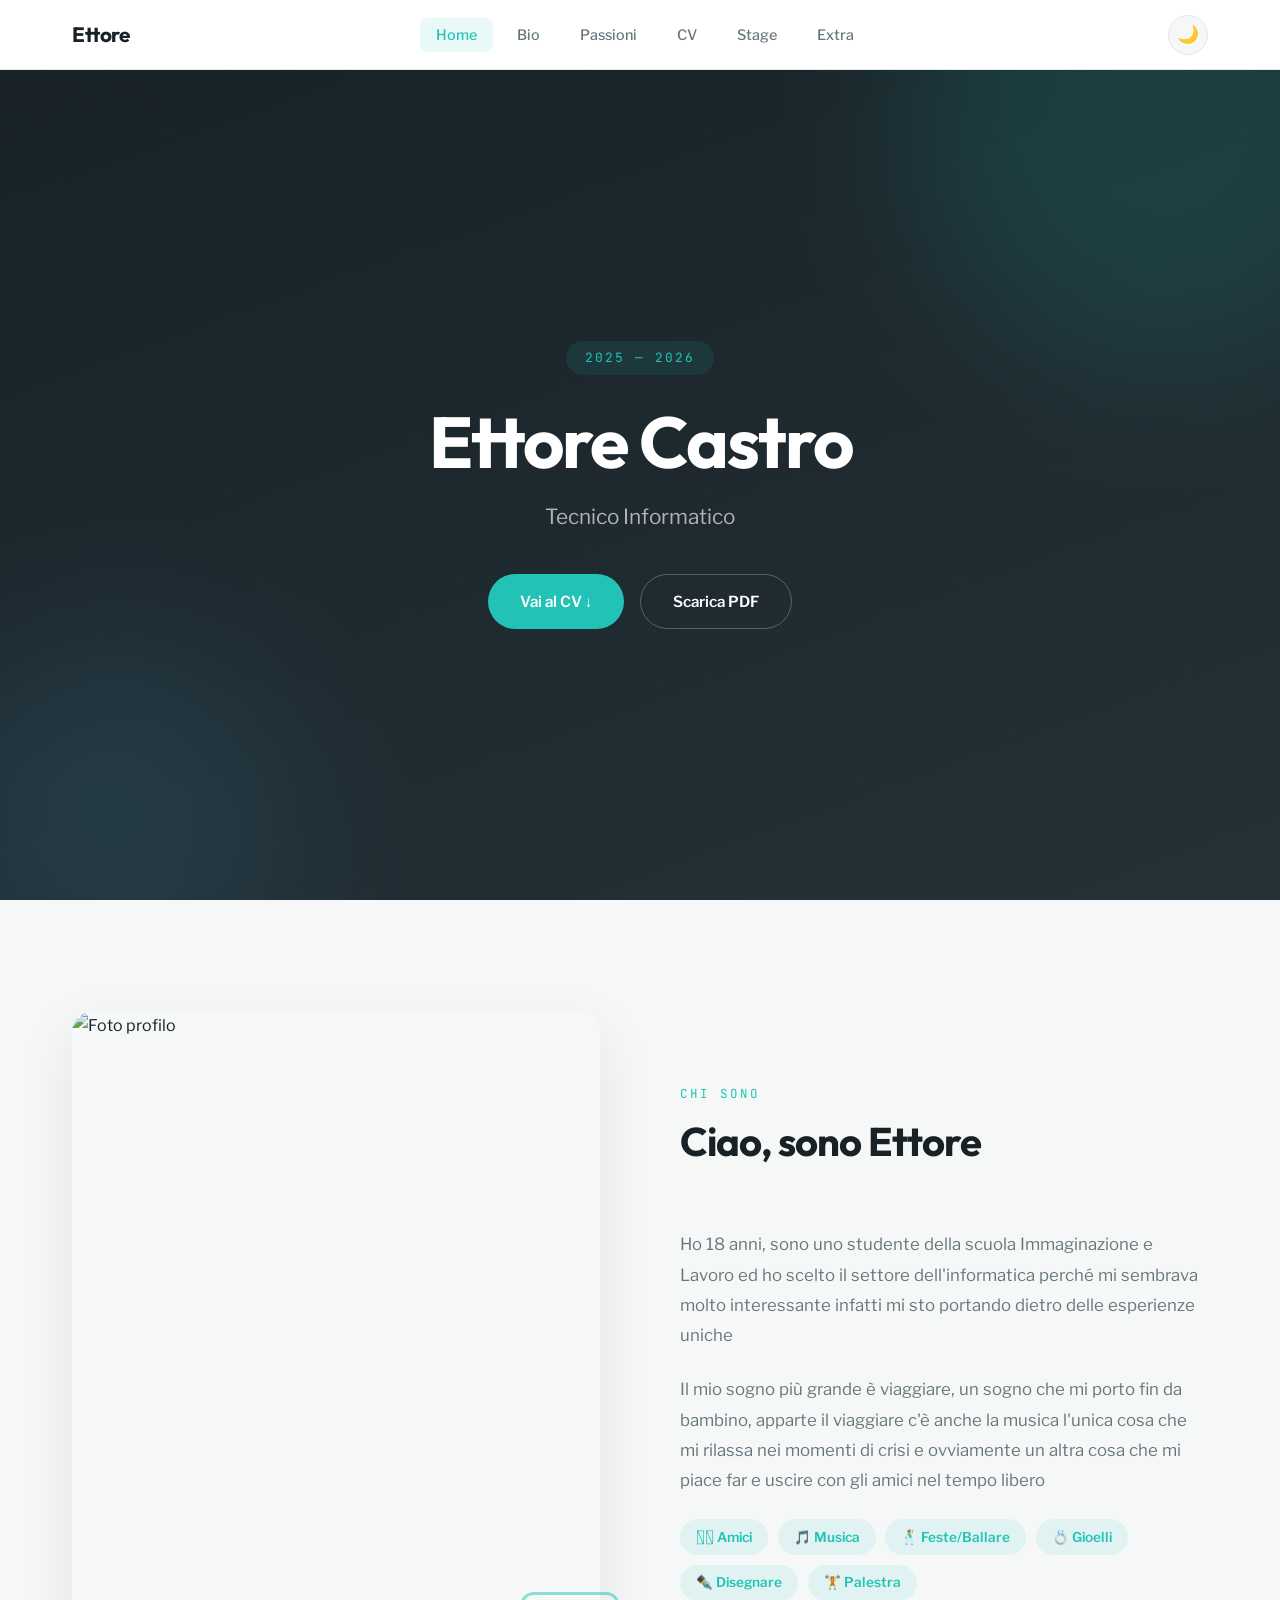
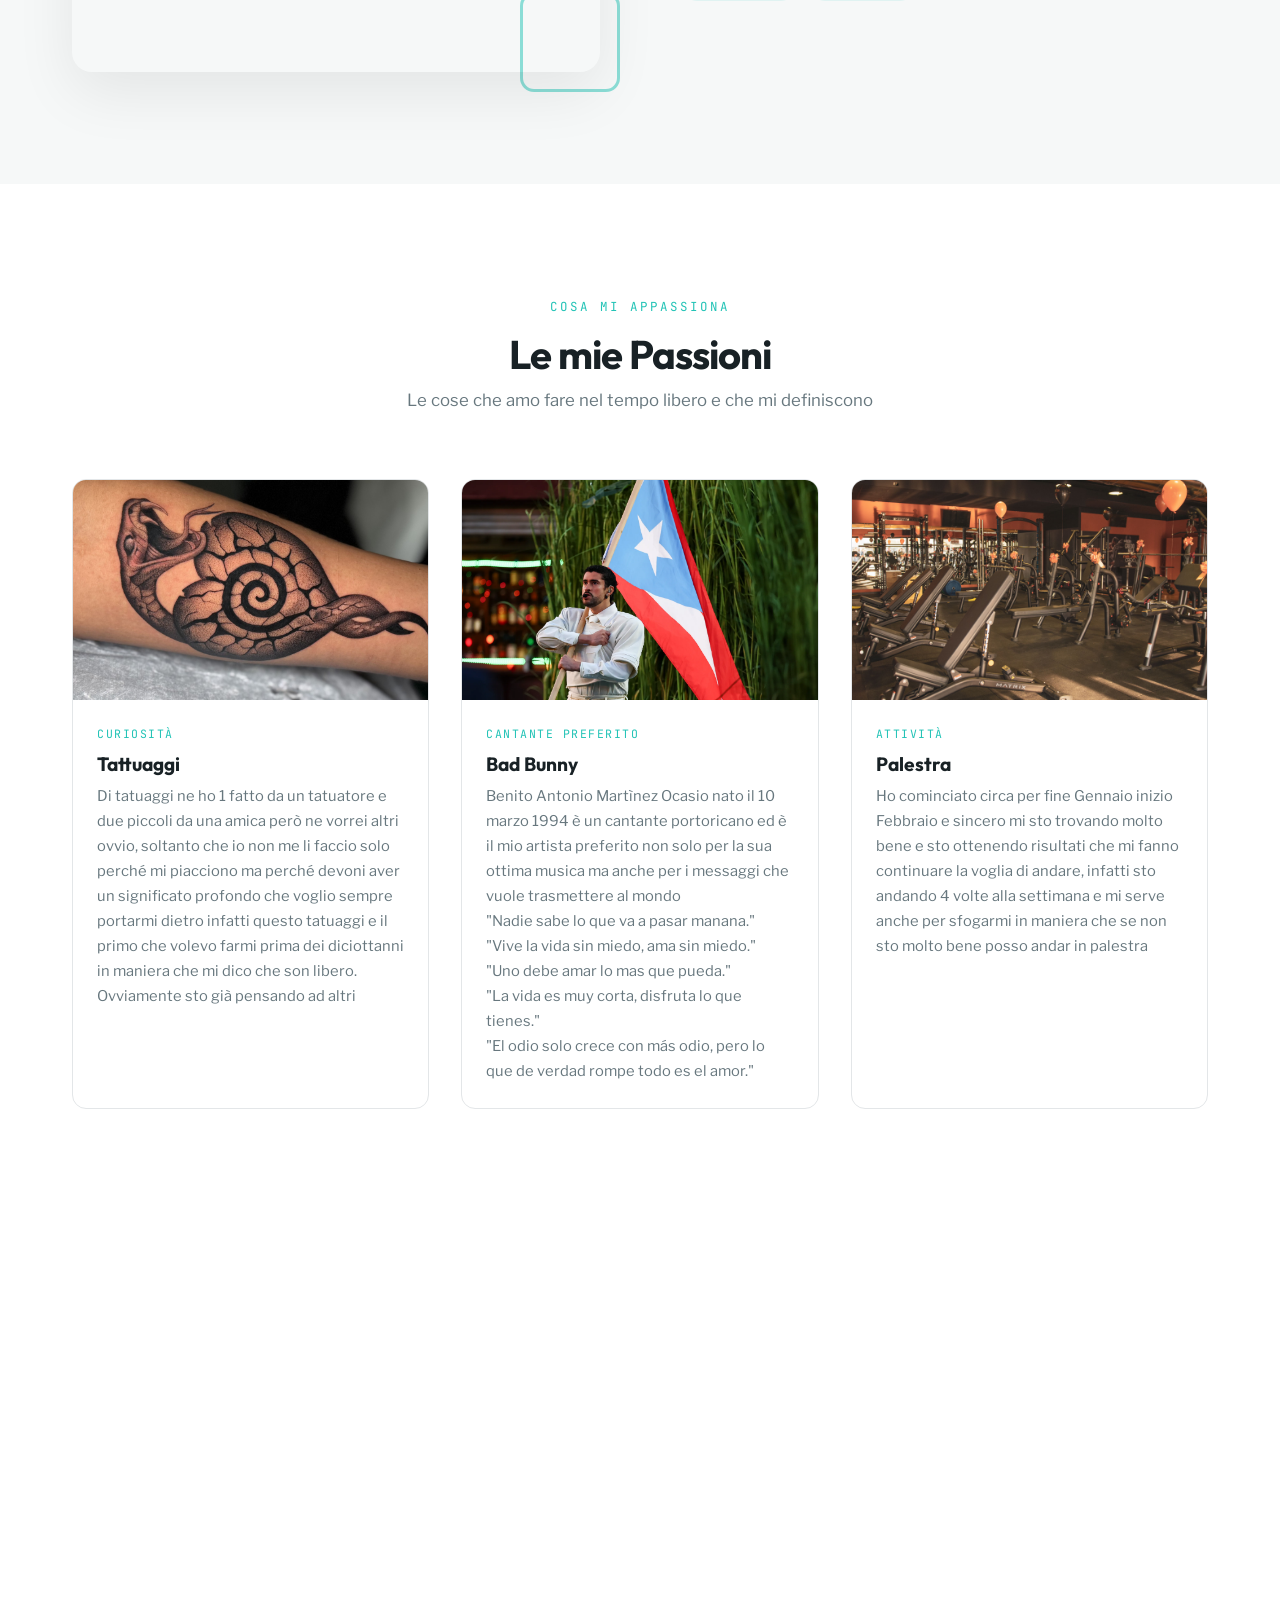
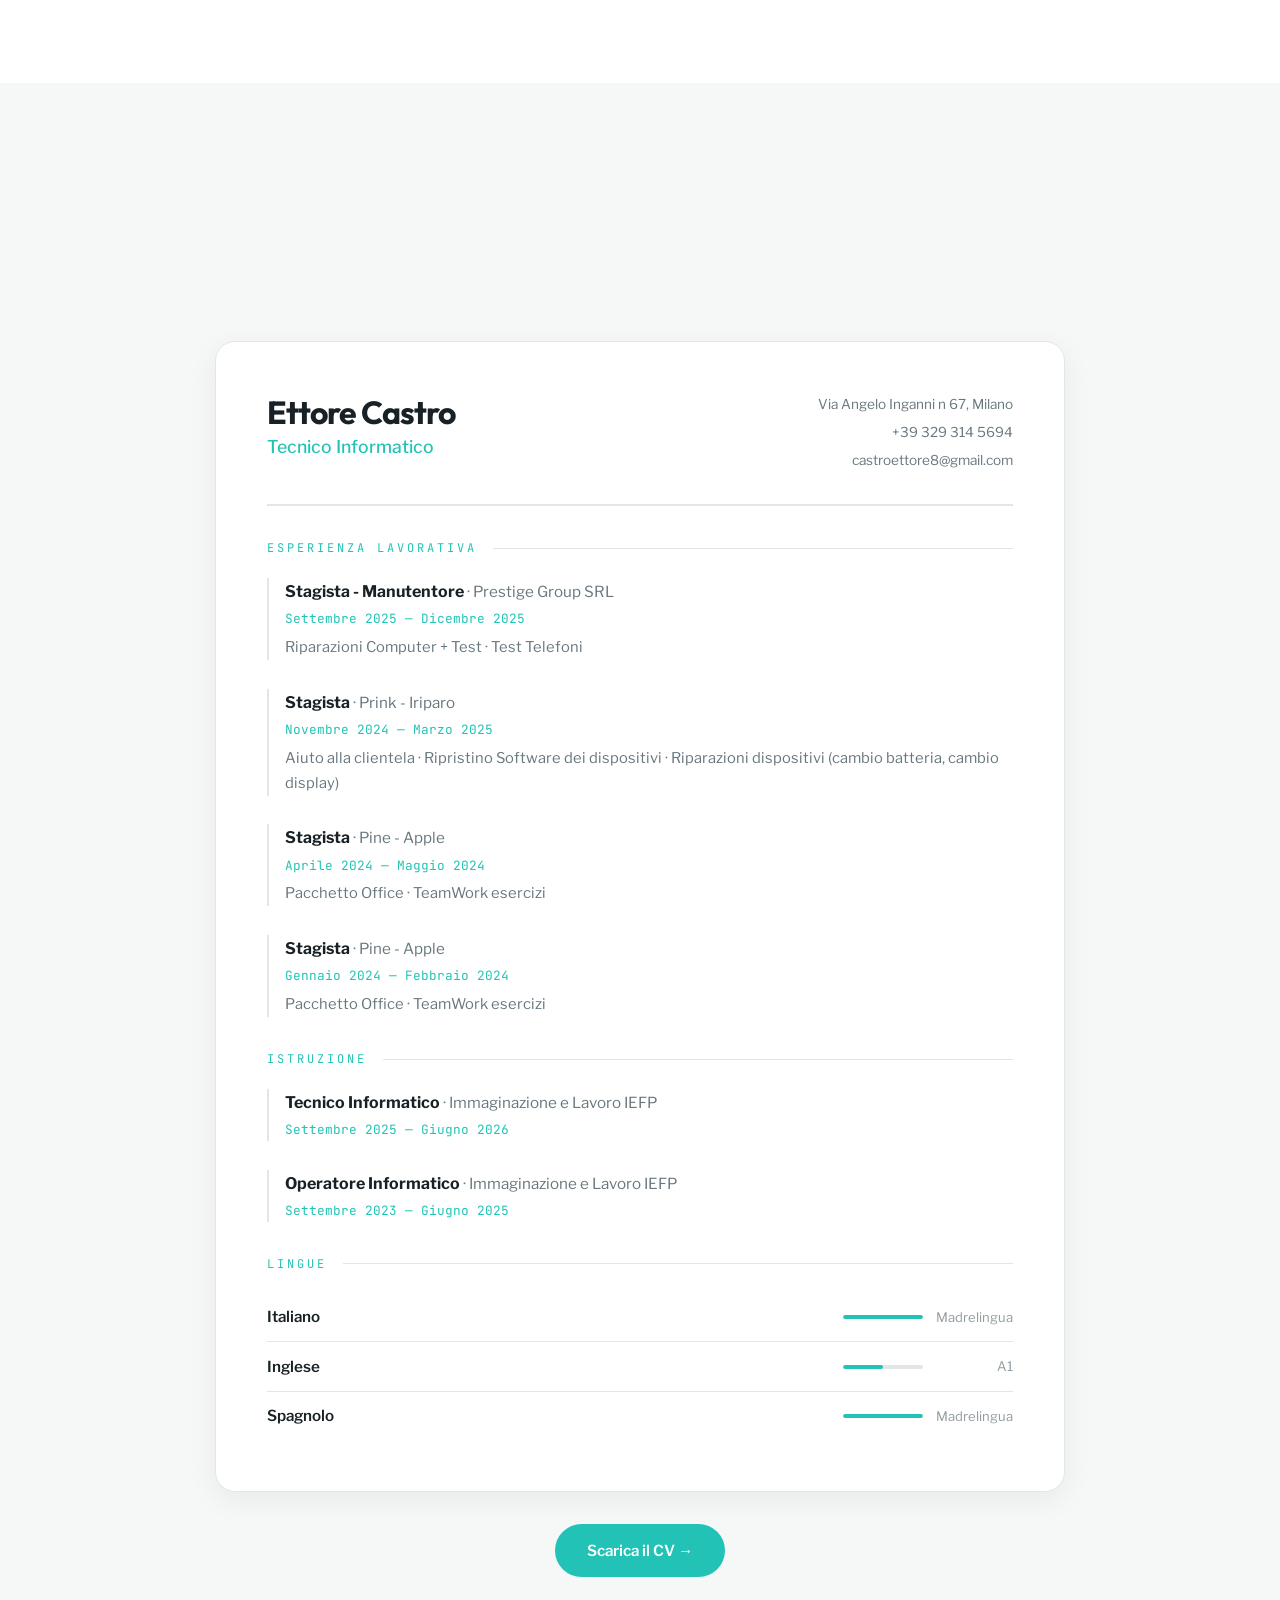
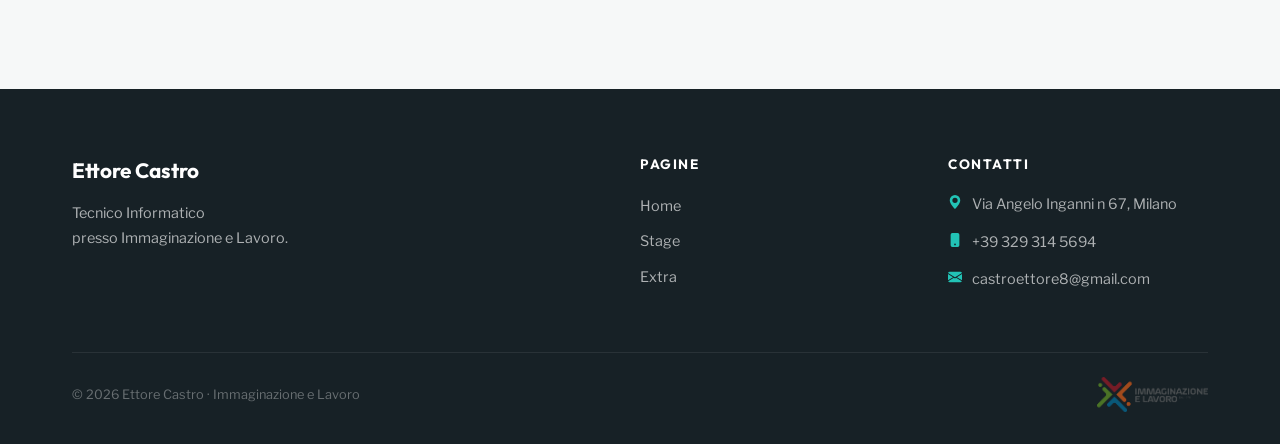
==== index.html @ da2fcba3 "a" ====
<!DOCTYPE html>
<html lang="it" data-theme="ocean">
<!--
    PERSONALIZZAZIONE RAPIDA:
    
    1. TEMA: cambia data-theme="default" qui sopra con:
       ocean, sunset, forest, lavender, mono
    
    2. DARK MODE: il bottone 🌙 in alto a destra
    
    3. FONT: cambia i link Google Fonts qui sotto
    
    4. CONTENUTI: cerca i commenti "MODIFICA" nel codice
-->
<head>
    <meta charset="UTF-8">
    <meta name="viewport" content="width=device-width, initial-scale=1.0">
    <title>Ettore Castro — Portfolio</title>

    <!-- MODIFICA: Cambia i font qui se vuoi -->
    <link rel="preconnect" href="https://fonts.googleapis.com">
    <link rel="preconnect" href="https://fonts.gstatic.com" crossorigin>
    <link href="https://fonts.googleapis.com/css2?family=Outfit:wght@400;500;600;700&family=Libre+Franklin:wght@400;500;600;700&family=JetBrains+Mono:wght@400;500&display=swap" rel="stylesheet">

    <link rel="stylesheet" href="./style.css">
</head>
<body>

    <!-- ====== NAVBAR ====== -->
    <nav class="site-nav">
        <div class="nav-inner">
            <!-- MODIFICA: il tuo nome -->
            <a href="#" class="nav-brand">Ettore</a>

            <button class="nav-burger" id="navBurger" aria-label="Apri menu">
                <span></span><span></span><span></span>
            </button>

            <ul class="nav-links" id="navLinks">
                <li><a href="#" class="active">Home</a></li>
                <li><a href="#bio">Bio</a></li>
                <li><a href="#passioni">Passioni</a></li>
                <li><a href="#cv">CV</a></li>
                <li><a href="./stage.html">Stage</a></li>
                <li><a href="./extra.html">Extra</a></li>
            </ul>

            <button class="theme-toggle" id="themeToggle" aria-label="Cambia tema">🌙</button>
        </div>
    </nav>

    <!-- ====== HERO ====== -->
    <section class="hero">
        <div class="hero-pattern"></div>
        <div class="hero-blob hero-blob-1"></div>
        <div class="hero-blob hero-blob-2"></div>

        <div class="hero-content">
            <!-- MODIFICA: il tuo badge, nome e descrizione -->
            <span class="hero-label reveal">2025 — 2026</span>
            <h1 class="reveal reveal-delay-1">Ettore Castro</h1>
            <p class="hero-sub reveal reveal-delay-2">Tecnico Informatico</p>
            <div class="hero-cta reveal reveal-delay-3">
                <a href="#cv" class="btn-primary-custom">Vai al CV ↓</a>
                <a href="./doc/Cv.pdf" target="_blank" class="btn-outline-custom">Scarica PDF</a>
            </div>
        </div>
    </section>

    <!-- ====== BIO ====== -->
    <section class="section" id="bio">
        <div class="section-container">
            <div class="bio-grid">
                <div class="bio-image reveal-left">
                    <div class="bio-image-frame">
                        <!-- MODIFICA: sostituisci con la tua foto (./img/foto.jpg) -->
                        <img src="https://placehold.co/500x625/1a1a2e/e94560?text=La+tua+foto" alt="Foto profilo">
                    </div>
                </div>
                <div class="bio-text-area reveal-right">
                    <div class="section-header">
                        <span class="section-label">Chi sono</span>
                        <h2 class="section-title">Ciao, sono Ettore</h2>
                    </div>
                    <!-- MODIFICA: scrivi la tua bio -->
                    <p>
                        Ho 18 anni, sono uno studente della scuola Immaginazione e Lavoro
                        ed ho scelto il settore dell'informatica perché mi sembrava molto interessante
                        infatti mi sto portando dietro delle esperienze uniche
                        
                    </p>
                    <p>
                        Il mio sogno più grande è viaggiare, un sogno che mi porto fin da bambino,
                        apparte il viaggiare c'è anche la musica l'unica cosa che mi rilassa nei momenti 
                        di crisi e ovviamente un altra cosa che mi piace far e uscire con gli amici
                        nel tempo libero
                    </p>
                    <!-- MODIFICA: le tue "etichette" -->
                    <div class="bio-pills">
                        <span class="bio-pill">𖠋𖠋 Amici</span>
                        <span class="bio-pill">🎵 Musica</span>
                        <span class="bio-pill">🕺 Feste/Ballare</span>
                        <span class="bio-pill">💍 Gioelli</span>
                        <span class="bio-pill">✒️ Disegnare</span>
                        <span class="bio-pill">🏋️ Palestra</span>
                    </div>
                </div>
            </div>
        </div>
    </section>

    <!-- ====== PASSIONI ====== -->
    <section class="section section-alt" id="passioni">
        <div class="section-container">
            <div class="section-header center reveal">
                <span class="section-label">Cosa mi appassiona</span>
                <h2 class="section-title">Le mie Passioni</h2>
                <p class="section-desc">Le cose che amo fare nel tempo libero e che mi definiscono</p>
            </div>

            <div class="passions-grid">

                <!-- MODIFICA: Card 1 — cambia immagine, categoria, titolo e testo -->
                <div class="passion-card reveal reveal-delay-1">
                    <div class="passion-card-img">
                        <img src="./img/Tatoo.JPG" alt="Lego">
                    </div>
                    <div class="passion-card-body">
                        <span class="passion-card-tag">Curiosità</span>
                        <h3>Tattuaggi</h3>
                        <p>Di tatuaggi ne ho 1 fatto da un tatuatore e due piccoli da una amica però ne vorrei altri
                            ovvio, soltanto che io non me li faccio solo perché mi piacciono ma perché devoni aver un significato
                            profondo che voglio sempre portarmi dietro infatti questo tatuaggi e il primo che volevo 
                            farmi prima dei diciottanni in maniera che mi dico che son libero.
                            Ovviamente sto già pensando ad altri
                        </p>
                    </div>
                </div>

                <!-- MODIFICA: Card 2 -->
                <div class="passion-card reveal reveal-delay-2">
                    <div class="passion-card-img">
                        <img src="./img/Bad Bunny.webp" alt="Passione 2">
                    </div>
                    <div class="passion-card-body">
                        <span class="passion-card-tag">Cantante Preferito</span>
                        <h3>Bad Bunny</h3>
                        <p>Benito Antonio Martìnez Ocasio nato il 10 marzo 1994 è un cantante portoricano
                            ed è il mio artista preferito non solo per la sua ottima musica ma anche per 
                            i messaggi che vuole trasmettere al mondo <br>
                            "Nadie sabe lo que va a pasar manana." <br>
                            "Vive la vida sin miedo, ama sin miedo." <br>
                            "Uno debe amar lo mas que pueda." <br>
                            "La vida es muy corta, disfruta lo que tienes." <br>
                            "El odio solo crece con más odio, pero lo que de verdad rompe todo es el amor."
                        </p>
                    </div>
                </div>

                <!-- MODIFICA: Card 3 -->
                <div class="passion-card reveal reveal-delay-3">
                    <div class="passion-card-img">
                        <img src="./img/FitActive Buccinasco.jpg" alt="Passione 3">
                    </div>
                    <div class="passion-card-body">
                        <span class="passion-card-tag">Attività</span>
                        <h3>Palestra</h3>
                        <p>Ho cominciato circa per fine Gennaio inizio Febbraio e sincero mi sto trovando
                            molto bene e sto ottenendo risultati che mi fanno continuare la voglia di andare,
                            infatti sto andando 4 volte alla settimana e mi serve anche per sfogarmi in maniera
                            che se non sto molto bene posso andar in palestra
                        </p>
                    </div>
                </div>

                 <div class="passion-card reveal reveal-delay-3">
                    <div class="passion-card-img">
                        <img src="./img/lobo.jpg" alt="Passione 3">
                    </div>
                    <div class="passion-card-body">
                        <span class="passion-card-tag">Animale Preferito</span>
                        <h3>Lupo</h3>
                        <p>IL lupo è il mio animale preferito perché mi vedo proprio nei suoi occhi so cosa vuol dire
                            guidare gli altri e so cosa vuol dire stare soli e anche pericoloso oppure docile 
                        </p>
                    </div>
                </div>

                 <div class="passion-card reveal reveal-delay-3">
                    <div class="passion-card-img">
                        <img src="" alt="Passione 3">
                    </div>
                    <div class="passion-card-body">
                        <span class="passion-card-tag">Accessori</span>
                        <h3>Anelli, Bracialetti e collane</h3>
                        <p>
                        </p>
                    </div>
                </div>

                 <div class="passion-card reveal reveal-delay-3">
                    <div class="passion-card-img">
                        <img src="" alt="Passione 3">
                    </div>
                    <div class="passion-card-body">
                        <span class="passion-card-tag">Home</span>
                        <h3>Amici</h3>
                        <p>
                        </p>
                    </div>
                </div>
                
            </div>
        </div>
    </section>

    <!-- ====== CV ====== -->
    <section class="section" id="cv">
        <div class="section-container">
            <div class="section-header center reveal">
                <span class="section-label">Il mio percorso</span>
                <h2 class="section-title">Curriculum Vitae</h2>
            </div>

            <div class="cv-paper reveal">
                <!-- MODIFICA: intestazione CV -->
                <div class="cv-header">
                    <div>
                        <h2 class="cv-name">Ettore Castro</h2>
                        <p class="cv-role">Tecnico Informatico</p>
                    </div>
                    <div class="cv-contact-mini">
                        <span>Via Angelo Inganni n 67, Milano</span>
                        <span>+39 329 314 5694</span>
                        <span>castroettore8@gmail.com</span>
                    </div>
                </div>

                <!-- Esperienza -->
                <div class="cv-section-title">Esperienza Lavorativa</div>

                <!-- MODIFICA: aggiungi le tue esperienze -->
                <div class="cv-entry">
                    <span class="cv-entry-title">Stagista - Manutentore</span>
                    <span class="cv-entry-place"> · Prestige Group SRL</span>
                    <span class="cv-entry-date">Settembre 2025 — Dicembre 2025</span>
                    <p class="cv-entry-desc">Riparazioni Computer + Test · Test Telefoni</p>
                </div>

                <div class="cv-entry">
                    <span class="cv-entry-title">Stagista</span>
                    <span class="cv-entry-place"> · Prink - Iriparo</span>
                    <span class="cv-entry-date">Novembre 2024 — Marzo 2025</span>
                    <p class="cv-entry-desc">Aiuto alla clientela · Ripristino Software dei dispositivi · Riparazioni dispositivi (cambio batteria, cambio display)</p>
                </div>

                <div class="cv-entry">
                    <span class="cv-entry-title">Stagista</span>
                    <span class="cv-entry-place"> · Pine - Apple</span>
                    <span class="cv-entry-date">Aprile 2024 — Maggio 2024</span>
                    <p class="cv-entry-desc"> Pacchetto Office · TeamWork esercizi </p>
                </div>

                <div class="cv-entry">
                    <span class="cv-entry-title">Stagista</span>
                    <span class="cv-entry-place"> · Pine - Apple</span>
                    <span class="cv-entry-date"> Gennaio 2024 — Febbraio 2024</span>
                    <p class="cv-entry-desc"> Pacchetto Office · TeamWork esercizi </p>
                </div>

                <!-- Istruzione -->
                <div class="cv-section-title">Istruzione</div>

                <div class="cv-entry">
                    <span class="cv-entry-title">Tecnico Informatico</span>
                    <span class="cv-entry-place"> · Immaginazione e Lavoro IEFP</span>
                    <span class="cv-entry-date">Settembre 2025 — Giugno 2026</span>
                </div>

                <div class="cv-entry">
                    <span class="cv-entry-title">Operatore Informatico</span>
                    <span class="cv-entry-place"> · Immaginazione e Lavoro IEFP</span>
                    <span class="cv-entry-date">Settembre 2023 — Giugno 2025</span>
                </div>

                <!-- <div class="cv-entry">
                    <span class="cv-entry-title">Qualifica altra scuola</span>
                    <span class="cv-entry-place"> · Nome altra scuola</span>
                    <span class="cv-entry-date">Settembre anno — Giugno anno</span>
                </div> -->

                <!-- Lingue -->
                <div class="cv-section-title">Lingue</div>

                <!-- MODIFICA: le tue lingue e livelli (width della barra: 100% = nativo, 80% = avanzato, 60% = intermedio, 40% = base) -->
                <div class="cv-lang">
                    <span class="cv-lang-name">Italiano</span>
                    <div class="cv-lang-level">
                        <div class="cv-lang-bar"><div class="cv-lang-bar-fill" style="width: 100%"></div></div>
                        <span class="cv-lang-label">Madrelingua</span>
                    </div>
                </div>
                <div class="cv-lang">
                    <span class="cv-lang-name">Inglese</span>
                    <div class="cv-lang-level">
                        <div class="cv-lang-bar"><div class="cv-lang-bar-fill" style="width: 50%"></div></div>
                        <span class="cv-lang-label">A1</span>
                    </div>
                </div>
                <div class="cv-lang">
                    <span class="cv-lang-name">Spagnolo</span>
                    <div class="cv-lang-level">
                        <div class="cv-lang-bar"><div class="cv-lang-bar-fill" style="width: 100%"></div></div>
                        <span class="cv-lang-label">Madrelingua</span>
                    </div>
                </div>
            </div>

            <div style="text-align: center; margin-top: 2rem;" class="reveal">
                <a href="./doc/Cv.pdf" target="_blank" class="btn-primary-custom">Scarica il CV →</a>
            </div>
        </div>
    </section>

    <!-- ====== FOOTER ====== -->
    <footer class="site-footer">
        <div class="section-container">
            <div class="footer-grid">
                <div>
                    <!-- MODIFICA: il tuo nome e descrizione -->
                    <p class="footer-brand">Ettore Castro</p>
                    <p class="footer-desc">
                        Tecnico Informatico <br>
                        presso Immaginazione e Lavoro.
                    </p>
                </div>
                <div>
                    <p class="footer-heading">Pagine</p>
                    <ul class="footer-links">
                        <li><a href="#">Home</a></li>
                        <li><a href="./pages/stage.html">Stage</a></li>
                        <li><a href="./pages/extra.html">Extra</a></li>
                    </ul>
                </div>
                <div>
                    <p class="footer-heading">Contatti</p>
                    <!-- MODIFICA: i tuoi contatti -->
                    <div class="footer-contact-item">
                        <svg xmlns="http://www.w3.org/2000/svg" width="14" height="14" fill="currentColor" viewBox="0 0 16 16"><path d="M8 16s6-5.686 6-10A6 6 0 0 0 2 6c0 4.314 6 10 6 10m0-7a3 3 0 1 1 0-6 3 3 0 0 1 0 6"/></svg>
                        <span>Via Angelo Inganni n 67, Milano</span>
                    </div>
                    <div class="footer-contact-item">
                        <svg xmlns="http://www.w3.org/2000/svg" width="14" height="14" fill="currentColor" viewBox="0 0 16 16"><path d="M3 2a2 2 0 0 1 2-2h6a2 2 0 0 1 2 2v12a2 2 0 0 1-2 2H5a2 2 0 0 1-2-2zm6 11a1 1 0 1 0-2 0 1 1 0 0 0 2 0"/></svg>
                        <span>+39 329 314 5694</span>
                    </div>
                    <div class="footer-contact-item">
                        <svg xmlns="http://www.w3.org/2000/svg" width="14" height="14" fill="currentColor" viewBox="0 0 16 16"><path d="M.05 3.555A2 2 0 0 1 2 2h12a2 2 0 0 1 1.95 1.555L8 8.414zM0 4.697v7.104l5.803-3.558zM6.761 8.83l-6.57 4.027A2 2 0 0 0 2 14h12a2 2 0 0 0 1.808-1.144l-6.57-4.027L8 9.586zm3.436-.586L16 11.801V4.697z"/></svg>
                        <span>castroettore8@gmail.com</span>
                    </div>
                </div>
            </div>
            <div class="footer-bottom">
                <span class="footer-copy">© 2026 Ettore Castro · Immaginazione e Lavoro</span>
                <img src="./img/Logo Scuola.webp" class="footer-logo" alt="Logo scuola">
            </div>
        </div>
    </footer>

    <script src="./script.js"></script>
</body>
</html>
---- style.css ----
/* ============================================================
   TEMPLATE SITO PERSONALE - QUARTA INFORMATICA
   ============================================================
   
   COME PERSONALIZZARE:
   
   1. SCEGLI UN TEMA
      Cambia data-theme="default" nel tag <html> di ogni pagina.
      Temi disponibili: default, ocean, sunset, forest, lavender, mono
   
   2. DARK MODE
      Il bottone in navbar attiva/disattiva la dark mode.
      Funziona automaticamente con tutti i temi.
   
   3. COLORI CUSTOM
      Se vuoi un colore tutto tuo, modifica le variabili in
      [data-theme="default"] qui sotto.
   
   4. FONT
      Cambia il link Google Fonts nell'HTML e aggiorna
      --font-display e --font-body qui sotto.
   
   5. ANIMAZIONI
      Ogni elemento con classe .reveal si anima allo scroll.
      Aggiungi .reveal-delay-1, .reveal-delay-2, ecc. per ritardi.
   
   ============================================================ */

/* === TEMI PRECONFIGURATI === */
/* Cambia data-theme="" nel tag <html> per switchare tema */

[data-theme="default"] {
    --hue: 240;
    --accent-h: 350;
    --accent-s: 80%;
    --accent-l: 55%;
}

[data-theme="ocean"] {
    --hue: 200;
    --accent-h: 175;
    --accent-s: 70%;
    --accent-l: 45%;
}

[data-theme="sunset"] {
    --hue: 25;
    --accent-h: 15;
    --accent-s: 85%;
    --accent-l: 55%;
}

[data-theme="forest"] {
    --hue: 150;
    --accent-h: 145;
    --accent-s: 55%;
    --accent-l: 40%;
}

[data-theme="lavender"] {
    --hue: 270;
    --accent-h: 280;
    --accent-s: 60%;
    --accent-l: 55%;
}

[data-theme="mono"] {
    --hue: 0;
    --accent-h: 0;
    --accent-s: 0%;
    --accent-l: 25%;
}

/* === SISTEMA COLORI (generato da variabili) === */
:root {
    /* Font */
    --font-display: 'Outfit', sans-serif;
    --font-body: 'Libre Franklin', sans-serif;
    --font-mono: 'JetBrains Mono', monospace;
    
    /* Sizing */
    --radius-sm: 8px;
    --radius-md: 14px;
    --radius-lg: 20px;
    --radius-full: 100px;
    
    /* Transitions */
    --ease-out: cubic-bezier(0.16, 1, 0.3, 1);
    --ease-spring: cubic-bezier(0.34, 1.56, 0.64, 1);
    --duration-fast: 0.2s;
    --duration-normal: 0.4s;
    --duration-slow: 0.7s;
    
    /* Navbar height */
    --nav-height: 70px;
}

/* Light mode (default) */
html:not([data-dark]) {
    --bg-primary: hsl(var(--hue), 15%, 97%);
    --bg-secondary: #ffffff;
    --bg-elevated: #ffffff;
    --bg-hero: hsl(var(--hue), 25%, 12%);
    --bg-hero-2: hsl(var(--hue), 20%, 18%);
    
    --text-primary: hsl(var(--hue), 20%, 12%);
    --text-secondary: hsl(var(--hue), 10%, 45%);
    --text-tertiary: hsl(var(--hue), 8%, 60%);
    --text-on-dark: #ffffff;
    --text-on-dark-muted: rgba(255,255,255,0.65);
    
    --border-light: hsl(var(--hue), 10%, 90%);
    --border-medium: hsl(var(--hue), 10%, 85%);
    
    --shadow-sm: 0 2px 8px rgba(0,0,0,0.04);
    --shadow-md: 0 8px 30px rgba(0,0,0,0.06);
    --shadow-lg: 0 20px 60px rgba(0,0,0,0.08);
    --shadow-accent: 0 8px 30px hsla(var(--accent-h), var(--accent-s), var(--accent-l), 0.25);
}

/* Dark mode */
html[data-dark] {
    --bg-primary: hsl(var(--hue), 15%, 8%);
    --bg-secondary: hsl(var(--hue), 12%, 12%);
    --bg-elevated: hsl(var(--hue), 12%, 15%);
    --bg-hero: hsl(var(--hue), 20%, 5%);
    --bg-hero-2: hsl(var(--hue), 15%, 10%);
    
    --text-primary: hsl(var(--hue), 10%, 92%);
    --text-secondary: hsl(var(--hue), 8%, 60%);
    --text-tertiary: hsl(var(--hue), 6%, 45%);
    --text-on-dark: #ffffff;
    --text-on-dark-muted: rgba(255,255,255,0.55);
    
    --border-light: hsl(var(--hue), 10%, 18%);
    --border-medium: hsl(var(--hue), 10%, 22%);
    
    --shadow-sm: 0 2px 8px rgba(0,0,0,0.2);
    --shadow-md: 0 8px 30px rgba(0,0,0,0.3);
    --shadow-lg: 0 20px 60px rgba(0,0,0,0.4);
    --shadow-accent: 0 8px 30px hsla(var(--accent-h), var(--accent-s), var(--accent-l), 0.2);
}

/* Accent color (uguale in light e dark) */
html {
    --accent: hsl(var(--accent-h), var(--accent-s), var(--accent-l));
    --accent-hover: hsl(var(--accent-h), var(--accent-s), calc(var(--accent-l) - 8%));
    --accent-soft: hsla(var(--accent-h), var(--accent-s), var(--accent-l), 0.1);
    --accent-medium: hsla(var(--accent-h), var(--accent-s), var(--accent-l), 0.2);
}

/* === RESET & BASE === */
*, *::before, *::after {
    margin: 0;
    padding: 0;
    box-sizing: border-box;
}

html {
    scroll-behavior: smooth;
}

body {
    font-family: var(--font-body);
    color: var(--text-primary);
    background-color: var(--bg-primary);
    line-height: 1.7;
    transition: background-color var(--duration-normal) var(--ease-out),
                color var(--duration-normal) var(--ease-out);
    -webkit-font-smoothing: antialiased;
}

h1, h2, h3, h4, h5, h6 {
    font-family: var(--font-display);
    font-weight: 700;
    color: var(--text-primary);
    line-height: 1.2;
}

a {
    color: var(--accent);
    text-decoration: none;
    transition: color var(--duration-fast);
}

a:hover {
    color: var(--accent-hover);
}

img {
    max-width: 100%;
    display: block;
}

/* === NAVBAR === */
.site-nav {
    position: fixed;
    top: 0;
    left: 0;
    right: 0;
    height: var(--nav-height);
    background: var(--bg-secondary);
    border-bottom: 1px solid var(--border-light);
    z-index: 1000;
    display: flex;
    align-items: center;
    transition: background var(--duration-normal) var(--ease-out),
                border-color var(--duration-normal) var(--ease-out),
                box-shadow var(--duration-normal) var(--ease-out);
}

.site-nav.scrolled {
    box-shadow: var(--shadow-sm);
}

.nav-inner {
    width: 100%;
    max-width: 1200px;
    margin: 0 auto;
    padding: 0 2rem;
    display: flex;
    align-items: center;
    justify-content: space-between;
}

.nav-brand {
    font-family: var(--font-display);
    font-weight: 700;
    font-size: 1.3rem;
    color: var(--text-primary);
    text-decoration: none;
    letter-spacing: -0.5px;
}

.nav-links {
    display: flex;
    align-items: center;
    gap: 0.5rem;
    list-style: none;
}

.nav-links a {
    font-family: var(--font-body);
    font-weight: 500;
    font-size: 0.9rem;
    color: var(--text-secondary);
    padding: 0.5rem 1rem;
    border-radius: var(--radius-sm);
    text-decoration: none;
    transition: all var(--duration-fast);
}

.nav-links a:hover,
.nav-links a.active {
    color: var(--accent);
    background: var(--accent-soft);
}

/* Dark mode toggle */
.theme-toggle {
    width: 40px;
    height: 40px;
    border-radius: 50%;
    border: 1px solid var(--border-light);
    background: var(--bg-primary);
    cursor: pointer;
    display: flex;
    align-items: center;
    justify-content: center;
    font-size: 1.1rem;
    transition: all var(--duration-fast);
    margin-left: 0.5rem;
    color: var(--text-secondary);
}

.theme-toggle:hover {
    border-color: var(--accent);
    color: var(--accent);
    transform: rotate(20deg);
}

/* Mobile nav */
.nav-burger {
    display: none;
    flex-direction: column;
    gap: 5px;
    cursor: pointer;
    background: none;
    border: none;
    padding: 5px;
}

.nav-burger span {
    width: 22px;
    height: 2px;
    background: var(--text-primary);
    border-radius: 2px;
    transition: all var(--duration-fast);
}

/* === HERO === */
.hero {
    min-height: 100vh;
    display: flex;
    align-items: center;
    justify-content: center;
    text-align: center;
    background: linear-gradient(160deg, var(--bg-hero) 0%, var(--bg-hero-2) 100%);
    position: relative;
    overflow: hidden;
    padding-top: var(--nav-height);
}

/* Pattern decorativo sullo sfondo dell'hero */
.hero-pattern {
    position: absolute;
    inset: 0;
    opacity: 0.04;
    background-image: 
        radial-gradient(circle at 20% 50%, var(--accent) 1px, transparent 1px),
        radial-gradient(circle at 80% 20%, var(--accent) 1px, transparent 1px),
        radial-gradient(circle at 60% 80%, var(--accent) 1px, transparent 1px);
    background-size: 80px 80px, 60px 60px, 100px 100px;
}

/* Cerchi decorativi */
.hero-blob {
    position: absolute;
    border-radius: 50%;
    filter: blur(80px);
    opacity: 0.15;
}

.hero-blob-1 {
    width: 500px;
    height: 500px;
    background: var(--accent);
    top: -15%;
    right: -10%;
}

.hero-blob-2 {
    width: 350px;
    height: 350px;
    background: hsl(var(--hue), 50%, 50%);
    bottom: -10%;
    left: -5%;
}

.hero-content {
    position: relative;
    z-index: 1;
    padding: 2rem;
}

.hero-label {
    display: inline-block;
    font-family: var(--font-mono);
    font-size: 0.8rem;
    letter-spacing: 2px;
    text-transform: uppercase;
    color: var(--accent);
    background: var(--accent-soft);
    padding: 0.4rem 1.2rem;
    border-radius: var(--radius-full);
    margin-bottom: 1.5rem;
}

.hero h1 {
    font-size: clamp(2.5rem, 6vw, 4.5rem);
    color: var(--text-on-dark);
    letter-spacing: -2px;
    margin-bottom: 0.8rem;
}

.hero .hero-sub {
    font-size: clamp(1rem, 2vw, 1.3rem);
    color: var(--text-on-dark-muted);
    font-weight: 400;
    max-width: 500px;
    margin: 0 auto;
}

.hero-cta {
    margin-top: 2.5rem;
    display: flex;
    gap: 1rem;
    justify-content: center;
    flex-wrap: wrap;
}

/* === BOTTONI === */
.btn-primary-custom {
    display: inline-flex;
    align-items: center;
    gap: 0.5rem;
    padding: 0.85rem 2rem;
    background: var(--accent);
    color: #fff;
    border: none;
    border-radius: var(--radius-full);
    font-family: var(--font-body);
    font-weight: 600;
    font-size: 0.95rem;
    cursor: pointer;
    text-decoration: none;
    transition: all var(--duration-fast) var(--ease-out);
}

.btn-primary-custom:hover {
    background: var(--accent-hover);
    color: #fff;
    transform: translateY(-2px);
    box-shadow: var(--shadow-accent);
}

.btn-outline-custom {
    display: inline-flex;
    align-items: center;
    gap: 0.5rem;
    padding: 0.85rem 2rem;
    background: transparent;
    color: var(--text-on-dark);
    border: 1px solid rgba(255,255,255,0.25);
    border-radius: var(--radius-full);
    font-family: var(--font-body);
    font-weight: 600;
    font-size: 0.95rem;
    cursor: pointer;
    text-decoration: none;
    transition: all var(--duration-fast) var(--ease-out);
}

.btn-outline-custom:hover {
    background: rgba(255,255,255,0.1);
    color: #fff;
    border-color: rgba(255,255,255,0.5);
}

/* Variante per sfondi chiari */
.btn-outline-light {
    color: var(--text-primary);
    border-color: var(--border-medium);
}

.btn-outline-light:hover {
    color: var(--accent);
    border-color: var(--accent);
    background: var(--accent-soft);
}

/* === SEZIONI === */
.section {
    padding: 7rem 0;
}

.section-alt {
    background: var(--bg-secondary);
}

.section-container {
    max-width: 1200px;
    margin: 0 auto;
    padding: 0 2rem;
}

.section-header {
    margin-bottom: 4rem;
}

.section-label {
    font-family: var(--font-mono);
    font-size: 0.78rem;
    text-transform: uppercase;
    letter-spacing: 3px;
    color: var(--accent);
    margin-bottom: 0.8rem;
    display: block;
}

.section-title {
    font-size: clamp(1.8rem, 3.5vw, 2.5rem);
    letter-spacing: -1px;
    margin-bottom: 0.5rem;
}

.section-desc {
    font-size: 1.05rem;
    color: var(--text-secondary);
    max-width: 550px;
}

/* Centrato */
.section-header.center {
    text-align: center;
}

.section-header.center .section-desc {
    margin: 0 auto;
}

/* === BIO === */
.bio-grid {
    display: grid;
    grid-template-columns: 1fr 1fr;
    gap: 5rem;
    align-items: center;
}

.bio-image {
    position: relative;
}

.bio-image-frame {
    width: 100%;
    aspect-ratio: 4/5;
    border-radius: var(--radius-lg);
    overflow: hidden;
    box-shadow: var(--shadow-lg);
    position: relative;
}

.bio-image-frame img {
    width: 100%;
    height: 100%;
    object-fit: cover;
}

/* Decorazione immagine - quadrato accent */
.bio-image::after {
    content: '';
    position: absolute;
    width: 100px;
    height: 100px;
    border: 3px solid var(--accent);
    border-radius: var(--radius-md);
    bottom: -20px;
    right: -20px;
    z-index: -1;
    opacity: 0.5;
}

.bio-text-area p {
    font-size: 1.05rem;
    color: var(--text-secondary);
    margin-bottom: 1.5rem;
    line-height: 1.8;
}

/* Info pills nella bio */
.bio-pills {
    display: flex;
    flex-wrap: wrap;
    gap: 0.6rem;
    margin-top: 1.5rem;
}

.bio-pill {
    display: inline-flex;
    align-items: center;
    gap: 0.4rem;
    padding: 0.4rem 1rem;
    background: var(--accent-soft);
    color: var(--accent);
    border-radius: var(--radius-full);
    font-size: 0.85rem;
    font-weight: 600;
}

/* === PASSIONI (Grid) === */
.passions-grid {
    display: grid;
    grid-template-columns: repeat(auto-fit, minmax(300px, 1fr));
    gap: 2rem;
}

.passion-card {
    background: var(--bg-elevated);
    border: 1px solid var(--border-light);
    border-radius: var(--radius-md);
    overflow: hidden;
    transition: transform var(--duration-normal) var(--ease-spring),
                box-shadow var(--duration-normal) var(--ease-out);
}

.passion-card:hover {
    transform: translateY(-8px);
    box-shadow: var(--shadow-md);
}

.passion-card-img {
    height: 220px;
    overflow: hidden;
}

.passion-card-img img {
    width: 100%;
    height: 100%;
    object-fit: cover;
    transition: transform var(--duration-slow) var(--ease-out);
}

.passion-card:hover .passion-card-img img {
    transform: scale(1.05);
}

.passion-card-body {
    padding: 1.5rem;
}

.passion-card-tag {
    font-family: var(--font-mono);
    font-size: 0.72rem;
    text-transform: uppercase;
    letter-spacing: 1.5px;
    color: var(--accent);
    margin-bottom: 0.6rem;
    display: block;
}

.passion-card-body h3 {
    font-size: 1.2rem;
    margin-bottom: 0.5rem;
}

.passion-card-body p {
    font-size: 0.92rem;
    color: var(--text-secondary);
}

/* === CV === */
.cv-paper {
    background: var(--bg-elevated);
    border: 1px solid var(--border-light);
    border-radius: var(--radius-lg);
    padding: clamp(2rem, 4vw, 3.5rem);
    max-width: 850px;
    margin: 0 auto;
    box-shadow: var(--shadow-md);
    transition: background var(--duration-normal), border-color var(--duration-normal);
}

.cv-header {
    display: flex;
    justify-content: space-between;
    align-items: flex-start;
    flex-wrap: wrap;
    gap: 1rem;
    margin-bottom: 2rem;
    padding-bottom: 2rem;
    border-bottom: 2px solid var(--border-light);
}

.cv-name {
    font-size: 2rem;
    letter-spacing: -1px;
}

.cv-role {
    color: var(--accent);
    font-weight: 500;
    font-size: 1.1rem;
}

.cv-contact-mini {
    display: flex;
    flex-direction: column;
    gap: 0.3rem;
    font-size: 0.85rem;
    color: var(--text-secondary);
    text-align: right;
}

.cv-section-title {
    font-family: var(--font-mono);
    font-size: 0.75rem;
    text-transform: uppercase;
    letter-spacing: 3px;
    color: var(--accent);
    margin-top: 2rem;
    margin-bottom: 1.2rem;
    display: flex;
    align-items: center;
    gap: 1rem;
}

.cv-section-title::after {
    content: '';
    flex: 1;
    height: 1px;
    background: var(--border-light);
}

.cv-entry {
    margin-bottom: 1.8rem;
    padding-left: 1rem;
    border-left: 2px solid var(--border-light);
    transition: border-color var(--duration-fast);
}

.cv-entry:hover {
    border-left-color: var(--accent);
}

.cv-entry-title {
    font-weight: 700;
    font-size: 1rem;
    color: var(--text-primary);
}

.cv-entry-place {
    color: var(--text-secondary);
    font-size: 0.95rem;
}

.cv-entry-date {
    font-family: var(--font-mono);
    font-size: 0.8rem;
    color: var(--accent);
    margin-top: 0.2rem;
    display: block;
}

.cv-entry-desc {
    color: var(--text-secondary);
    font-size: 0.92rem;
    margin-top: 0.3rem;
}

/* Lingue con barre */
.cv-lang {
    display: flex;
    align-items: center;
    justify-content: space-between;
    padding: 0.7rem 0;
    border-bottom: 1px solid var(--border-light);
}

.cv-lang:last-child {
    border-bottom: none;
}

.cv-lang-name {
    font-weight: 600;
    font-size: 0.95rem;
}

.cv-lang-level {
    display: flex;
    align-items: center;
    gap: 0.6rem;
}

.cv-lang-bar {
    width: 80px;
    height: 4px;
    background: var(--border-light);
    border-radius: 4px;
    overflow: hidden;
}

.cv-lang-bar-fill {
    height: 100%;
    background: var(--accent);
    border-radius: 4px;
    transition: width var(--duration-slow) var(--ease-out);
}

.cv-lang-label {
    font-size: 0.82rem;
    color: var(--text-tertiary);
    min-width: 80px;
    text-align: right;
}

/* === PAGINA STAGE === */
.page-hero {
    padding: 8rem 0 4rem;
    background: linear-gradient(160deg, var(--bg-hero) 0%, var(--bg-hero-2) 100%);
    text-align: center;
    position: relative;
    overflow: hidden;
}

.page-hero .hero-pattern {
    position: absolute;
    inset: 0;
    opacity: 0.03;
    background-image: 
        radial-gradient(circle at 20% 50%, var(--accent) 1px, transparent 1px);
    background-size: 60px 60px;
}

.page-hero h1 {
    font-size: clamp(2rem, 4vw, 3rem);
    color: var(--text-on-dark);
    position: relative;
}

.page-hero .hero-sub {
    color: var(--text-on-dark-muted);
    font-size: 1.05rem;
    max-width: 600px;
    margin: 1rem auto 0;
    position: relative;
}

/* Stage cards (alternativa all'accordion) */
.stage-card {
    background: var(--bg-elevated);
    border: 1px solid var(--border-light);
    border-radius: var(--radius-lg);
    overflow: hidden;
    margin-bottom: 2rem;
    transition: box-shadow var(--duration-normal);
}

.stage-card:hover {
    box-shadow: var(--shadow-md);
}

.stage-card-header {
    padding: 1.5rem 2rem;
    border-bottom: 1px solid var(--border-light);
    display: flex;
    align-items: center;
    justify-content: space-between;
    cursor: pointer;
    transition: background var(--duration-fast);
}

.stage-card-header:hover {
    background: var(--accent-soft);
}

.stage-card-header h3 {
    font-size: 1.2rem;
    margin: 0;
}

.stage-card-header .stage-date {
    font-family: var(--font-mono);
    font-size: 0.8rem;
    color: var(--accent);
}

.stage-card-toggle {
    width: 32px;
    height: 32px;
    border-radius: 50%;
    background: var(--accent-soft);
    display: flex;
    align-items: center;
    justify-content: center;
    transition: transform var(--duration-fast);
    color: var(--accent);
    font-size: 1.2rem;
}

.stage-card.open .stage-card-toggle {
    transform: rotate(45deg);
}

.stage-card-body {
    padding: 0 2rem;
    max-height: 0;
    overflow: hidden;
    transition: max-height var(--duration-slow) var(--ease-out),
                padding var(--duration-normal);
}

.stage-card.open .stage-card-body {
    padding: 2rem;
    max-height: 800px;
}

.stage-grid {
    display: grid;
    grid-template-columns: 2fr 3fr;
    gap: 2rem;
    align-items: start;
}

.stage-map-frame {
    border-radius: var(--radius-md);
    overflow: hidden;
    aspect-ratio: 4/3;
}

.stage-map-frame iframe {
    width: 100%;
    height: 100%;
    border: none;
}

.stage-relazione {
    font-size: 0.95rem;
    color: var(--text-secondary);
    line-height: 1.8;
}

.stage-relazione h4 {
    font-size: 1rem;
    margin-bottom: 0.5rem;
}

/* === EXTRA PAGE === */
.presenze-card {
    background: var(--bg-elevated);
    border: 1px solid var(--border-light);
    border-radius: var(--radius-lg);
    padding: 2.5rem;
    box-shadow: var(--shadow-sm);
    max-width: 500px;
    margin: 0 auto;
}

.presenze-card label {
    font-weight: 600;
    color: var(--text-primary);
    display: block;
    margin-bottom: 0.5rem;
    font-size: 0.9rem;
}

.presenze-input {
    display: flex;
    gap: 0.8rem;
    align-items: flex-end;
}

.presenze-card input[type="number"] {
    width: 120px;
    padding: 0.65rem 1rem;
    border: 1px solid var(--border-medium);
    border-radius: var(--radius-sm);
    font-family: var(--font-mono);
    font-size: 1rem;
    background: var(--bg-primary);
    color: var(--text-primary);
    transition: border-color var(--duration-fast);
}

.presenze-card input[type="number"]:focus {
    outline: none;
    border-color: var(--accent);
    box-shadow: 0 0 0 3px var(--accent-soft);
}

.btn-calcola {
    padding: 0.65rem 1.5rem;
    background: var(--accent);
    color: #fff;
    border: none;
    border-radius: var(--radius-sm);
    font-family: var(--font-body);
    font-weight: 600;
    cursor: pointer;
    transition: background var(--duration-fast);
}

.btn-calcola:hover {
    background: var(--accent-hover);
}

.progress-wrap {
    margin-top: 1.5rem;
}

.progress-bar-bg {
    height: 10px;
    background: var(--border-light);
    border-radius: var(--radius-full);
    overflow: hidden;
}

.progress-bar-fill {
    height: 100%;
    background: var(--accent);
    border-radius: var(--radius-full);
    transition: width var(--duration-slow) var(--ease-out);
    width: 100%;
}

.progress-label {
    font-family: var(--font-mono);
    font-size: 0.82rem;
    color: var(--text-tertiary);
    margin-top: 0.5rem;
}

/* Sezione gallery / contenuto libero */
.gallery-grid {
    display: grid;
    grid-template-columns: repeat(auto-fill, minmax(250px, 1fr));
    gap: 1rem;
}

.gallery-item {
    aspect-ratio: 1;
    border-radius: var(--radius-md);
    overflow: hidden;
    cursor: pointer;
    position: relative;
}

.gallery-item img {
    width: 100%;
    height: 100%;
    object-fit: cover;
    transition: transform var(--duration-slow) var(--ease-out);
}

.gallery-item:hover img {
    transform: scale(1.08);
}

.gallery-item-overlay {
    position: absolute;
    inset: 0;
    background: linear-gradient(transparent 50%, rgba(0,0,0,0.6));
    opacity: 0;
    transition: opacity var(--duration-fast);
    display: flex;
    align-items: flex-end;
    padding: 1rem;
}

.gallery-item:hover .gallery-item-overlay {
    opacity: 1;
}

.gallery-item-overlay span {
    color: #fff;
    font-weight: 600;
    font-size: 0.9rem;
}

/* === FOOTER === */
.site-footer {
    background: var(--bg-hero);
    color: var(--text-on-dark-muted);
    padding: 4rem 0 2rem;
}

.footer-grid {
    display: grid;
    grid-template-columns: 2fr 1fr 1fr;
    gap: 3rem;
    margin-bottom: 3rem;
}

.footer-brand {
    font-family: var(--font-display);
    font-size: 1.3rem;
    font-weight: 700;
    color: var(--text-on-dark);
    margin-bottom: 0.8rem;
}

.footer-desc {
    font-size: 0.9rem;
    line-height: 1.7;
    max-width: 300px;
}

.footer-heading {
    font-family: var(--font-display);
    font-size: 0.85rem;
    font-weight: 700;
    text-transform: uppercase;
    letter-spacing: 1.5px;
    color: var(--text-on-dark);
    margin-bottom: 1rem;
}

.footer-links {
    list-style: none;
    display: flex;
    flex-direction: column;
    gap: 0.5rem;
}

.footer-links a {
    color: var(--text-on-dark-muted);
    font-size: 0.9rem;
    transition: color var(--duration-fast);
}

.footer-links a:hover {
    color: var(--accent);
}

.footer-contact-item {
    display: flex;
    align-items: flex-start;
    gap: 0.6rem;
    margin-bottom: 0.8rem;
    font-size: 0.9rem;
}

.footer-contact-item svg {
    flex-shrink: 0;
    margin-top: 3px;
    color: var(--accent);
}

.footer-bottom {
    border-top: 1px solid rgba(255,255,255,0.08);
    padding-top: 1.5rem;
    display: flex;
    justify-content: space-between;
    align-items: center;
    flex-wrap: wrap;
    gap: 1rem;
}

.footer-copy {
    font-size: 0.8rem;
    color: rgba(255,255,255,0.35);
}

.footer-logo {
    height: 35px;
    opacity: 0.6;
}

/* === ANIMAZIONI SCROLL === */
.reveal {
    opacity: 0;
    transform: translateY(40px);
    transition: opacity var(--duration-slow) var(--ease-out),
                transform var(--duration-slow) var(--ease-out);
}

.reveal.visible {
    opacity: 1;
    transform: translateY(0);
}

.reveal-delay-1 { transition-delay: 0.1s; }
.reveal-delay-2 { transition-delay: 0.2s; }
.reveal-delay-3 { transition-delay: 0.3s; }
.reveal-delay-4 { transition-delay: 0.4s; }

/* Reveal da sinistra/destra */
.reveal-left {
    opacity: 0;
    transform: translateX(-40px);
    transition: opacity var(--duration-slow) var(--ease-out),
                transform var(--duration-slow) var(--ease-out);
}

.reveal-right {
    opacity: 0;
    transform: translateX(40px);
    transition: opacity var(--duration-slow) var(--ease-out),
                transform var(--duration-slow) var(--ease-out);
}

.reveal-left.visible,
.reveal-right.visible {
    opacity: 1;
    transform: translateX(0);
}

/* === RESPONSIVE === */
@media (max-width: 900px) {
    .bio-grid {
        grid-template-columns: 1fr;
        gap: 3rem;
    }
    
    .bio-image {
        max-width: 350px;
        margin: 0 auto;
    }

    .stage-grid {
        grid-template-columns: 1fr;
    }
    
    .footer-grid {
        grid-template-columns: 1fr;
        gap: 2rem;
    }
    
    .cv-header {
        flex-direction: column;
    }
    
    .cv-contact-mini {
        text-align: left;
    }
}

@media (max-width: 700px) {
    .nav-links {
        display: none;
        position: absolute;
        top: var(--nav-height);
        left: 0;
        right: 0;
        background: var(--bg-secondary);
        border-bottom: 1px solid var(--border-light);
        flex-direction: column;
        padding: 1rem 2rem;
    }
    
    .nav-links.open {
        display: flex;
    }
    
    .nav-burger {
        display: flex;
    }
    
    .theme-toggle {
        margin-left: auto;
        margin-right: 1rem;
    }
    
    .hero h1 {
        font-size: 2.2rem;
    }
    
    .passions-grid {
        grid-template-columns: 1fr;
    }
    
    .hero-cta {
        flex-direction: column;
        align-items: center;
    }
    
    .section {
        padding: 4rem 0;
    }
    
    .gallery-grid {
        grid-template-columns: repeat(2, 1fr);
    }
}
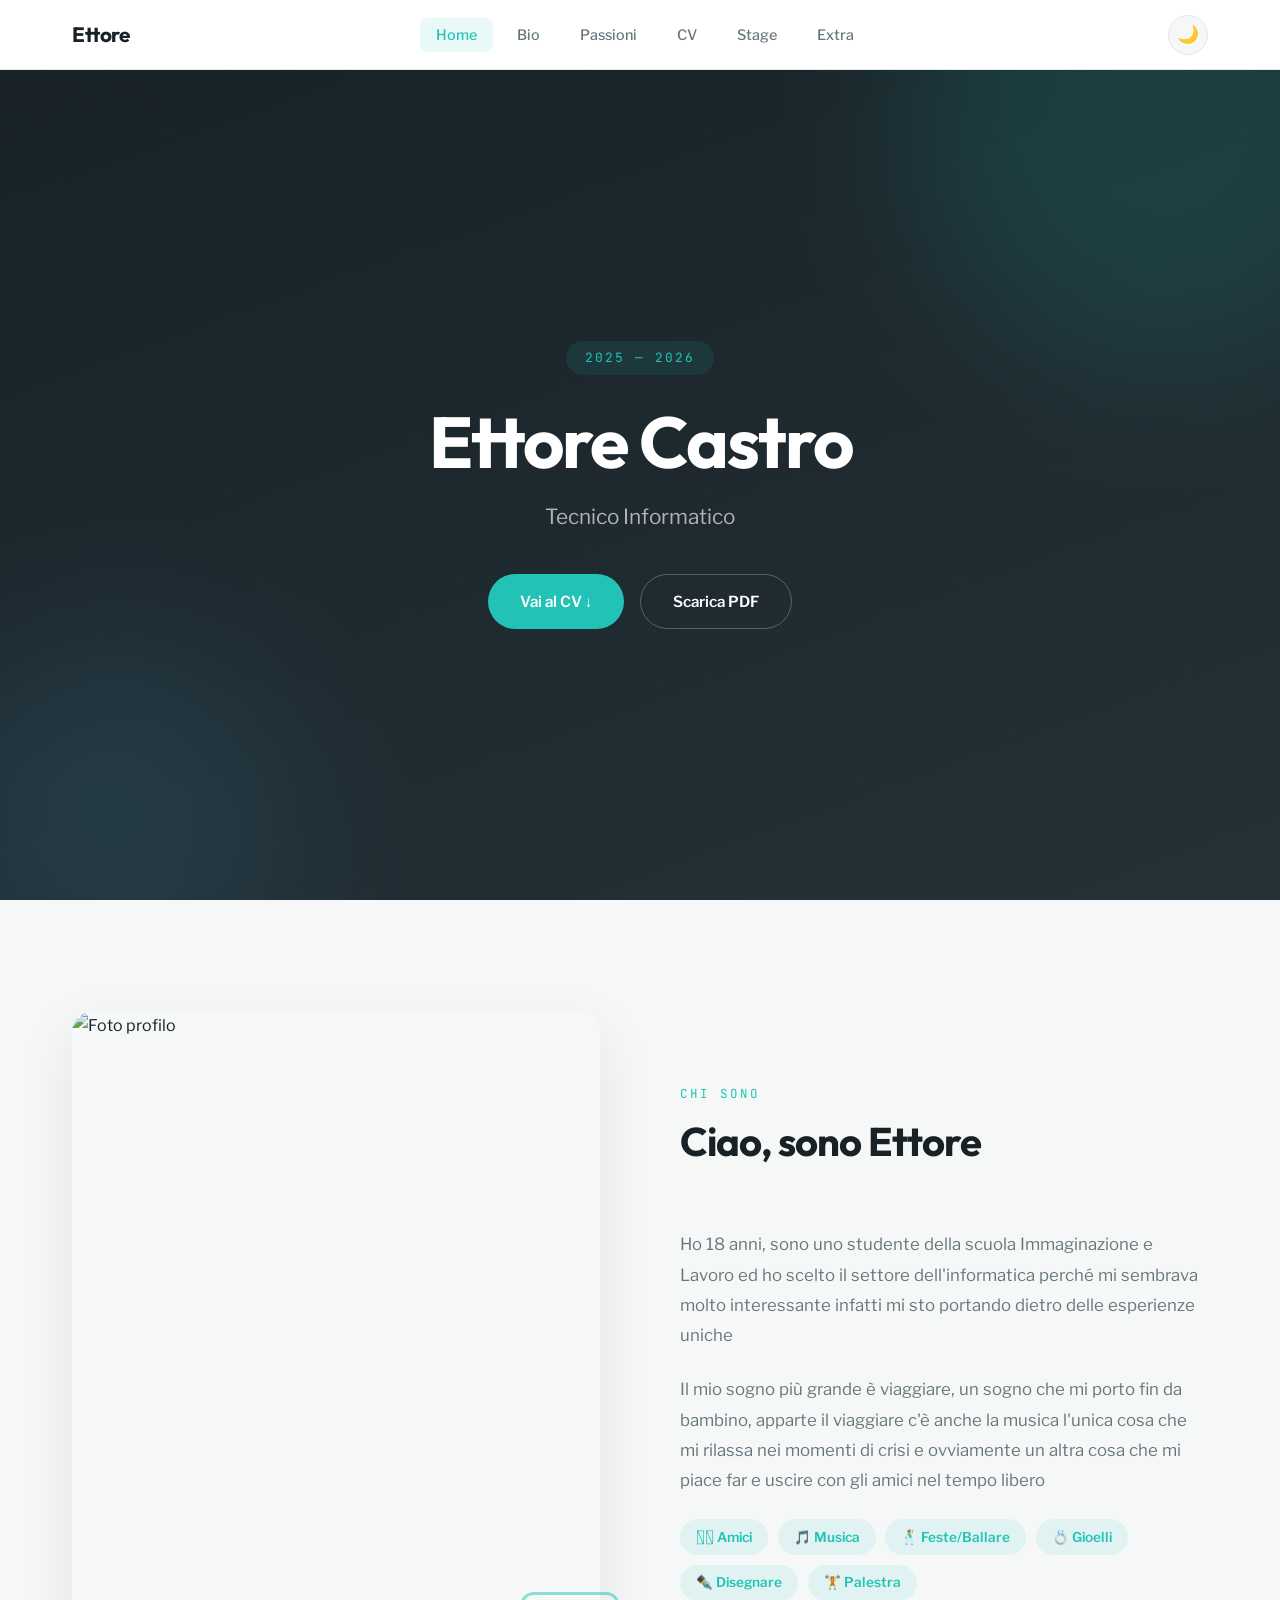
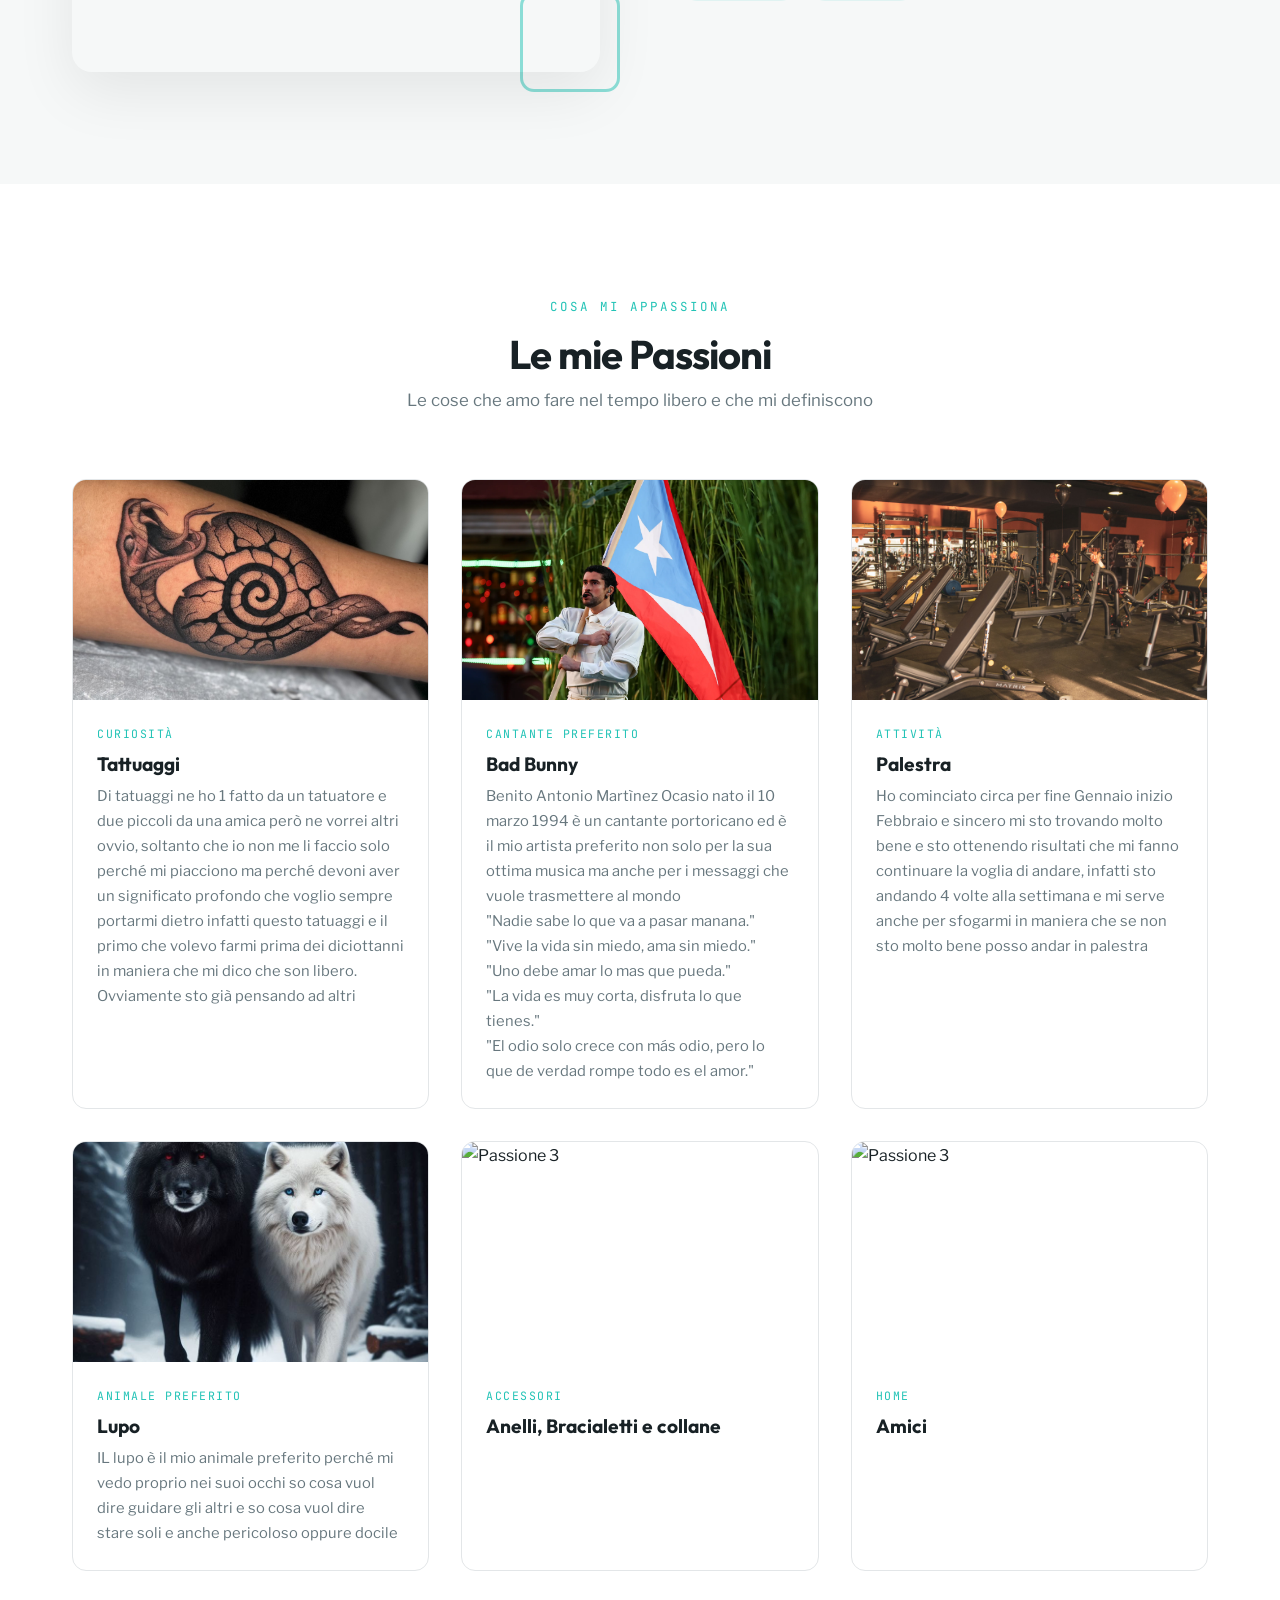
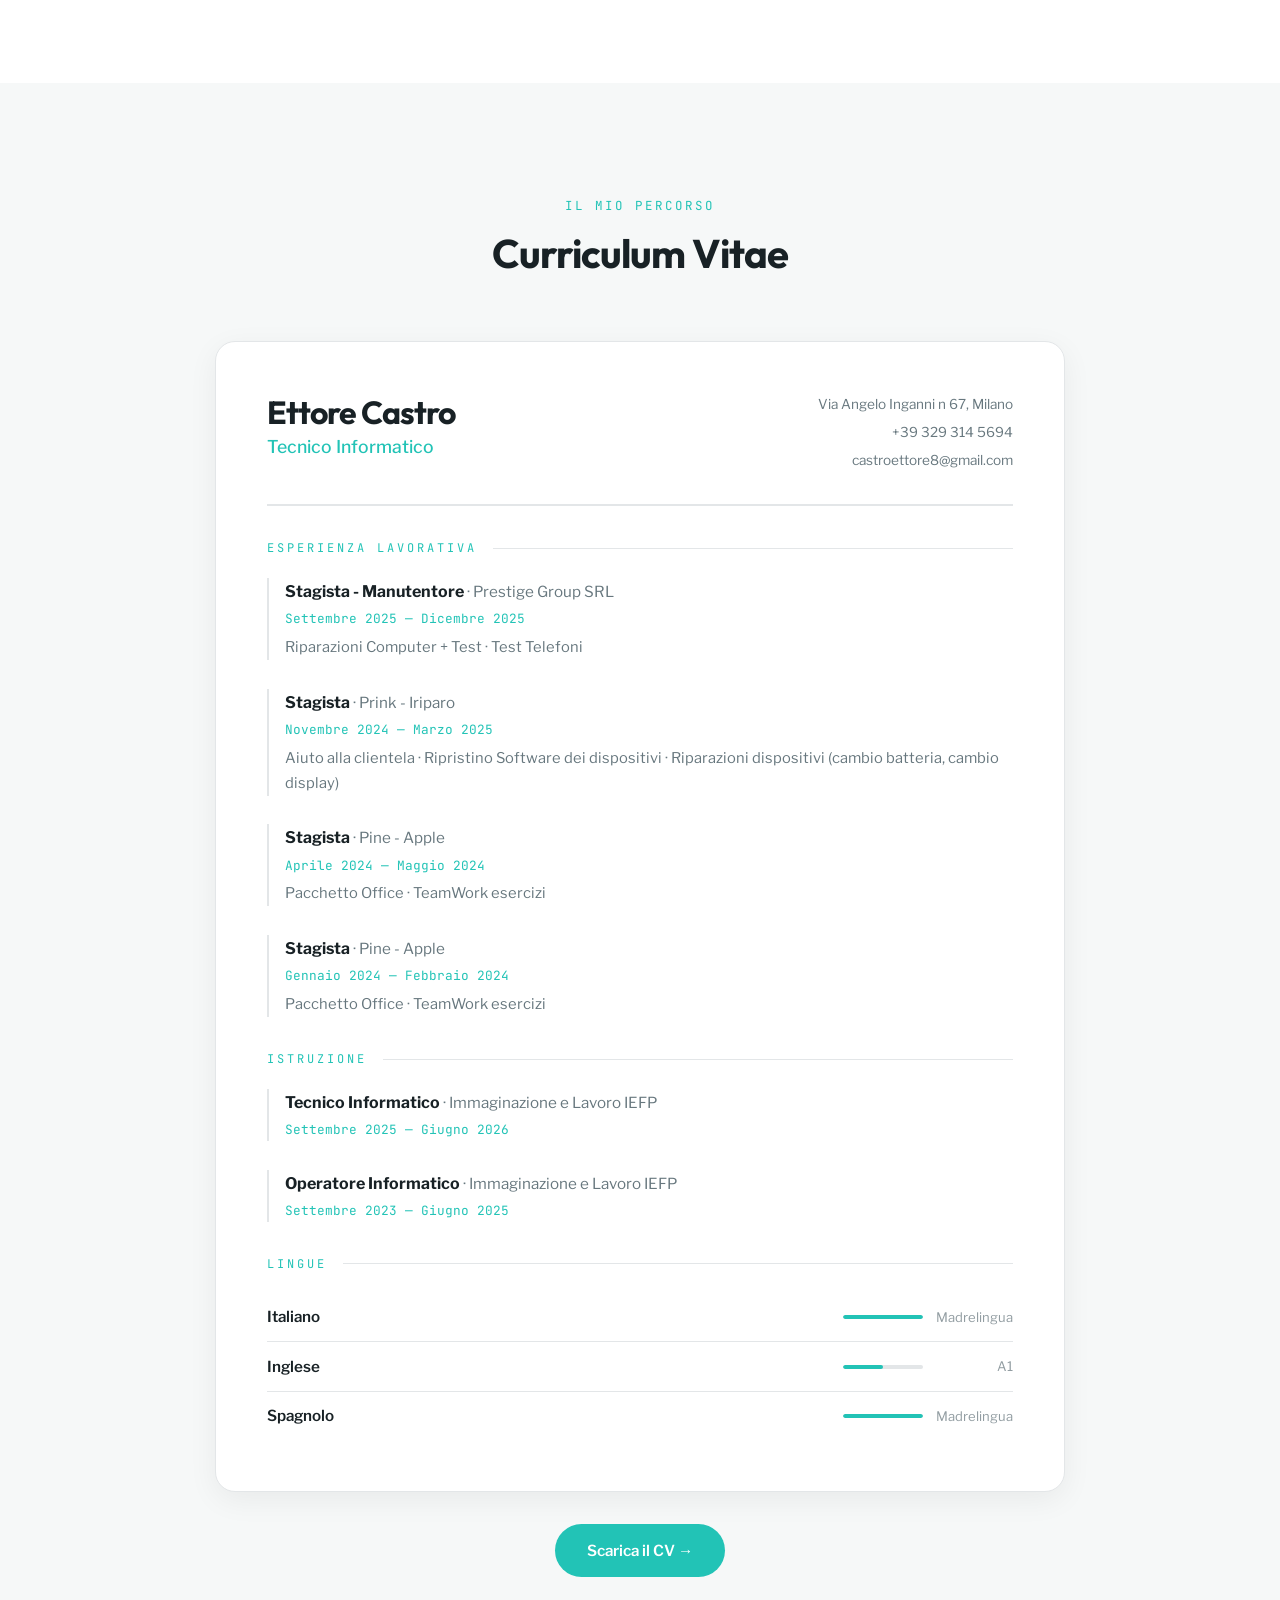
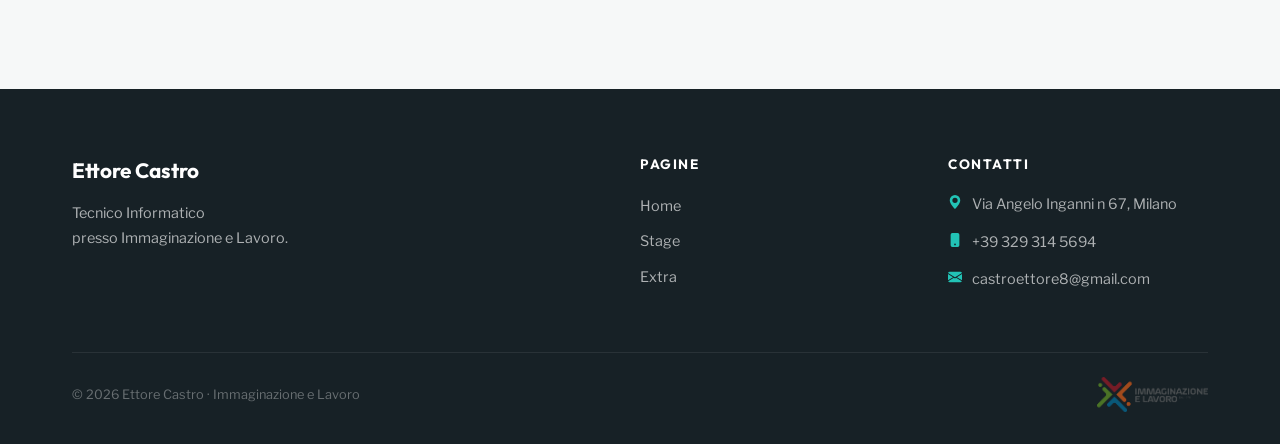
==== commit 9662efe1: "." ====
--- a/index.html
+++ b/index.html
@@ -317,7 +317,7 @@
             </div>
 
             <div style="text-align: center; margin-top: 2rem;" class="reveal">
-                <a href="./doc/Cv.pdf" target="_blank" class="btn-primary-custom">Scarica il CV →</a>
+                <a href="./document/CV 4 anno.pdf" target="_blank" class="btn-primary-custom">Scarica il CV →</a>
             </div>
         </div>
     </section>
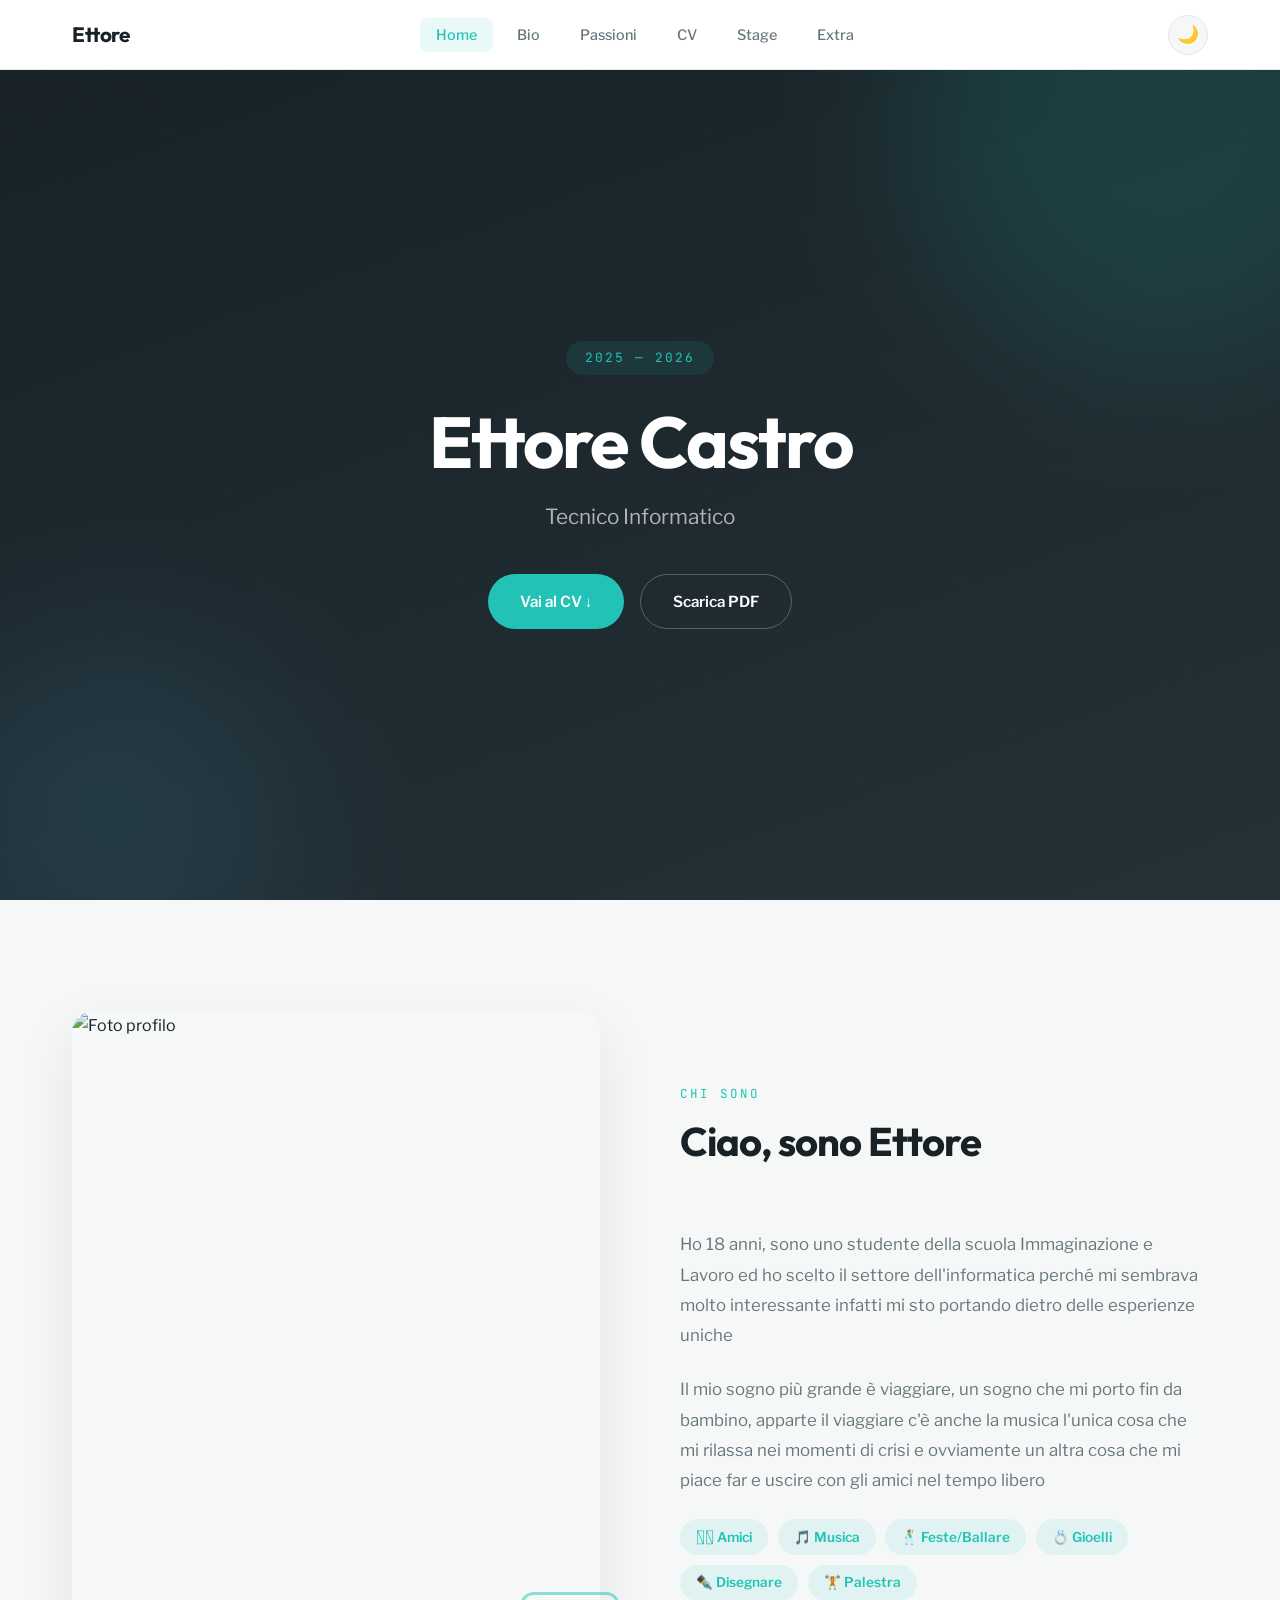
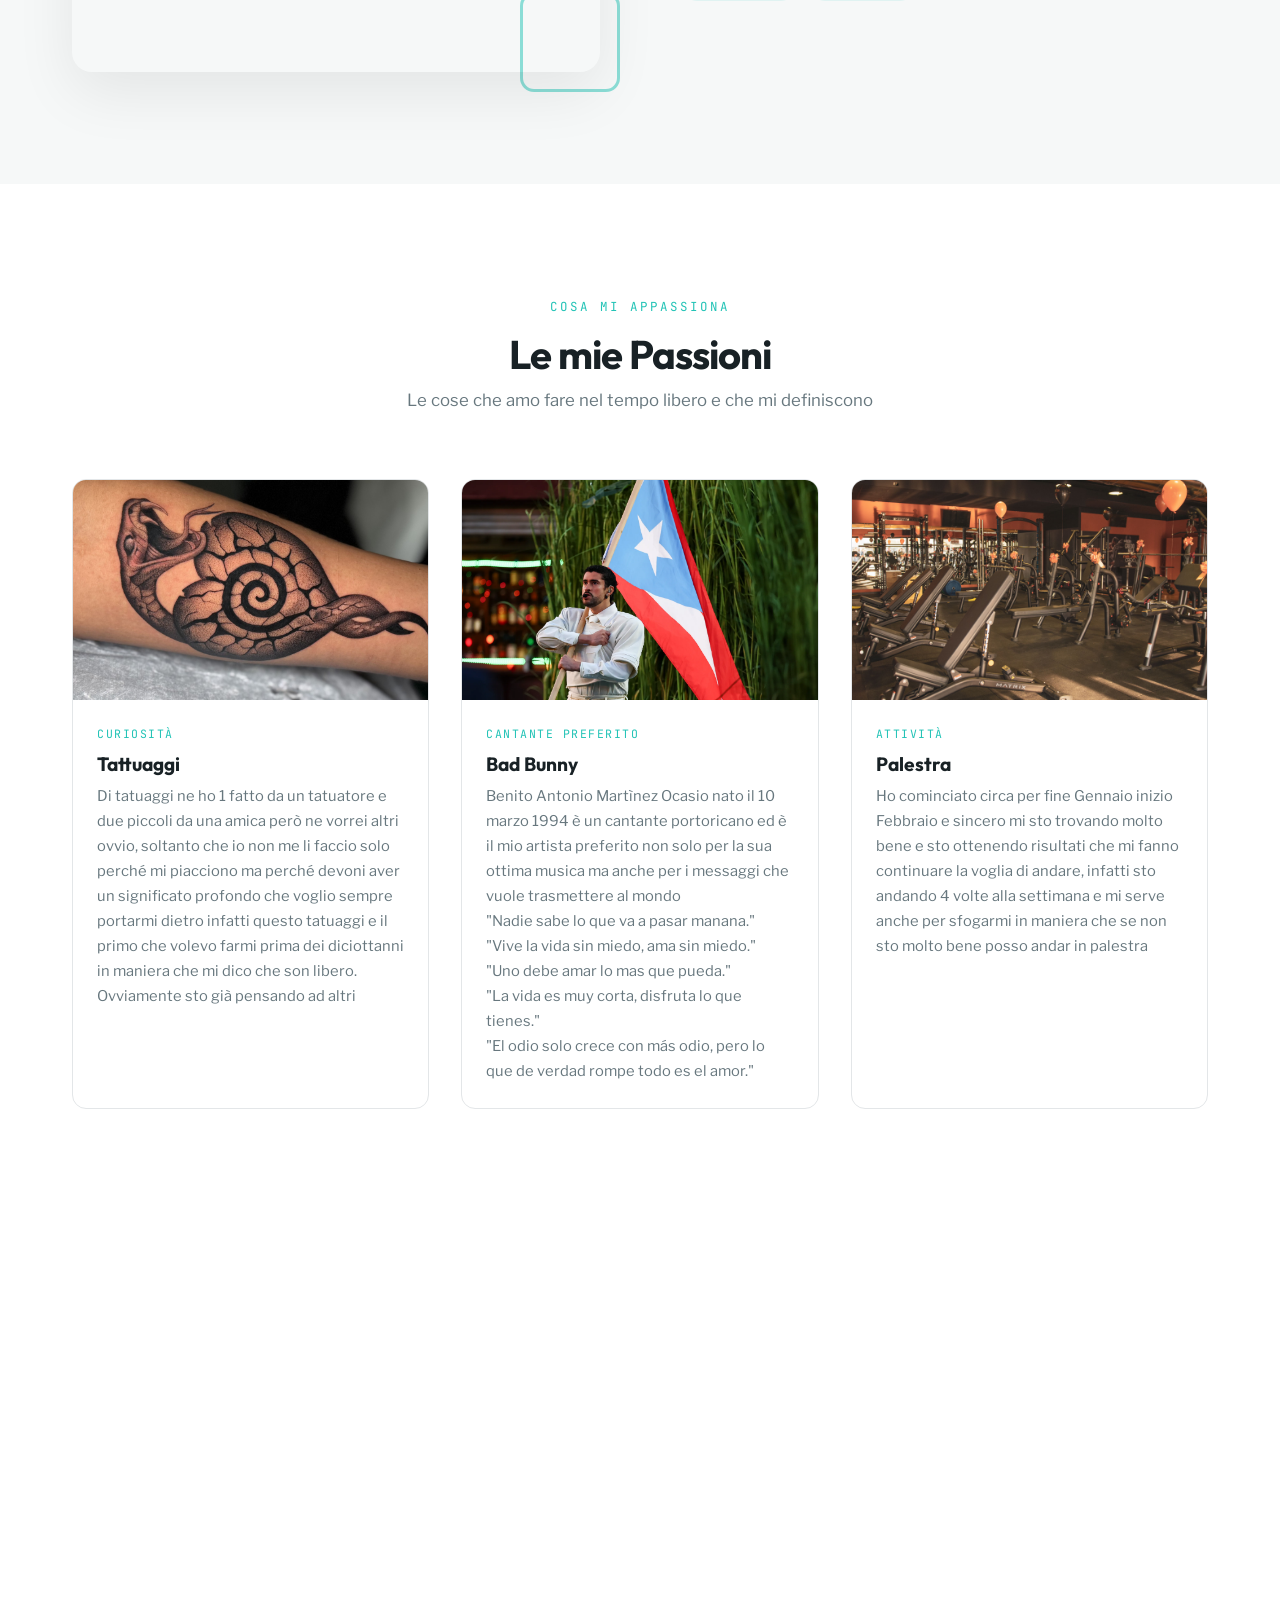
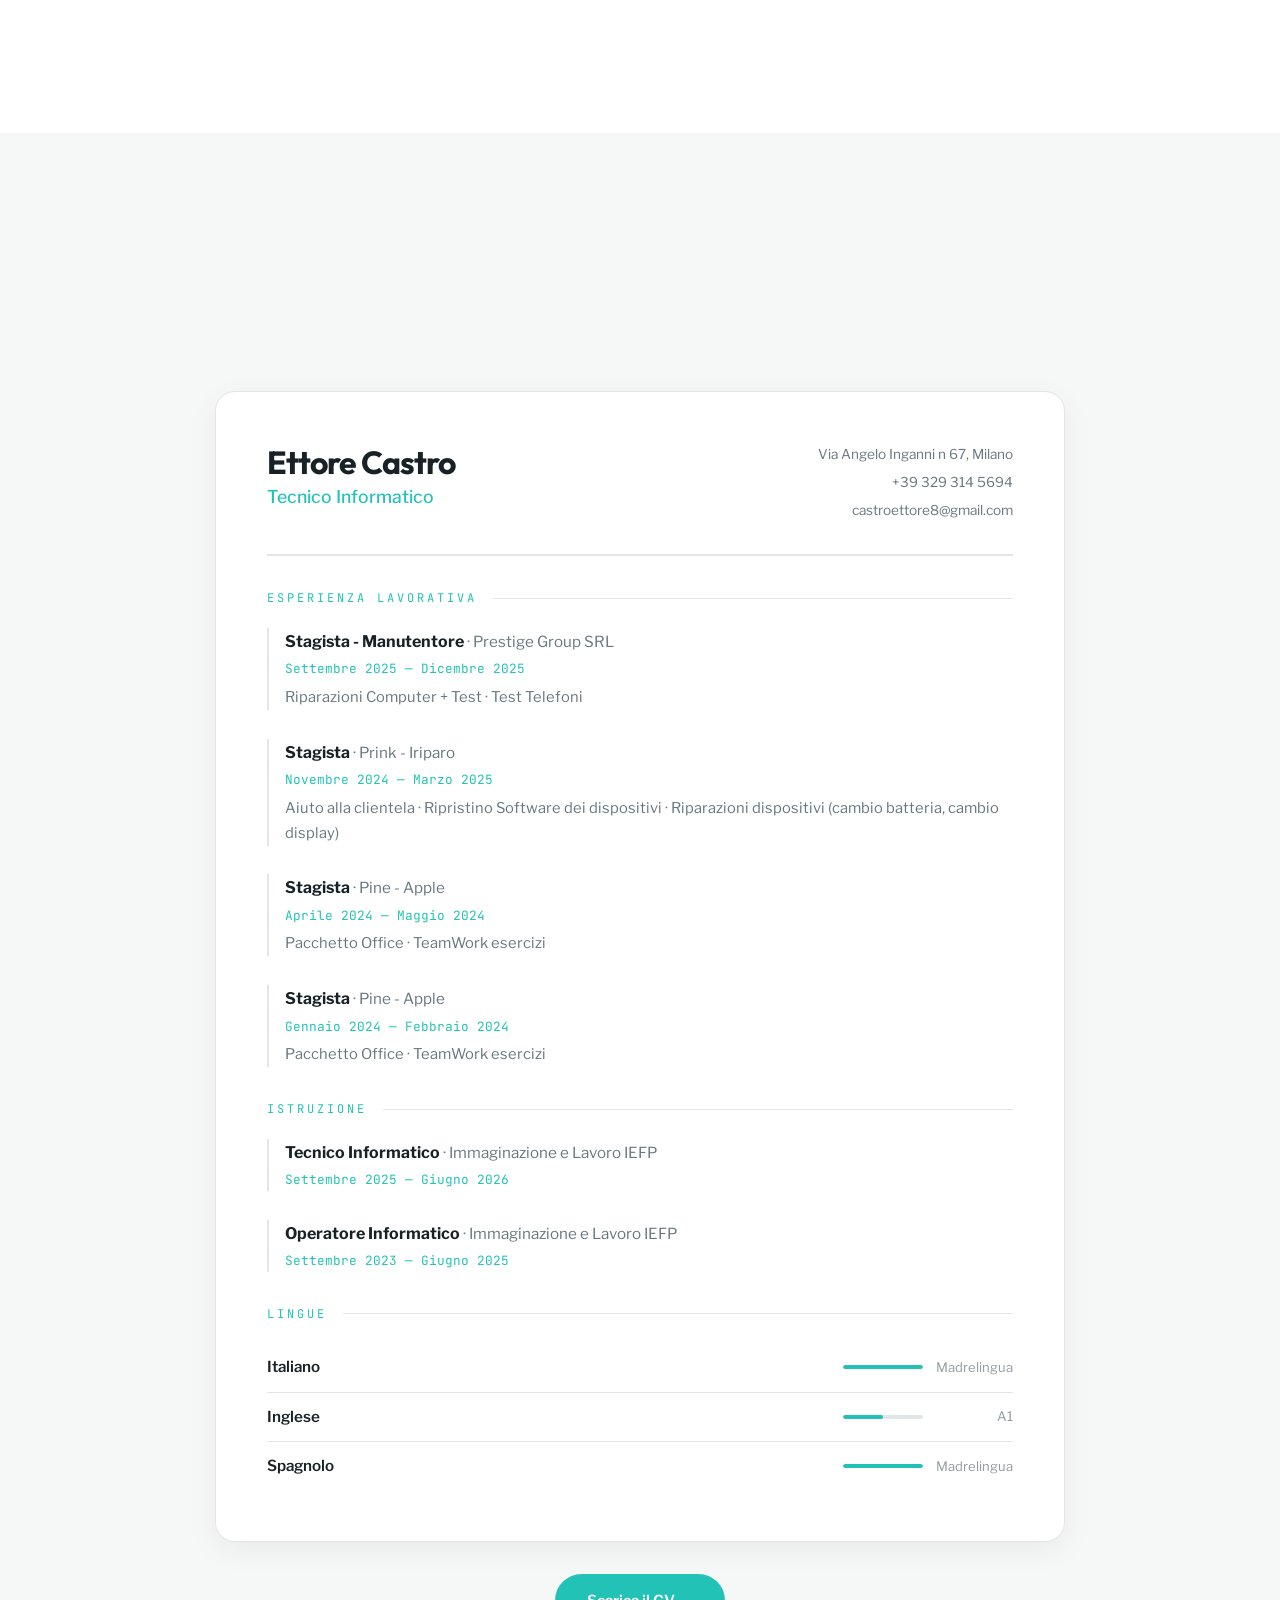
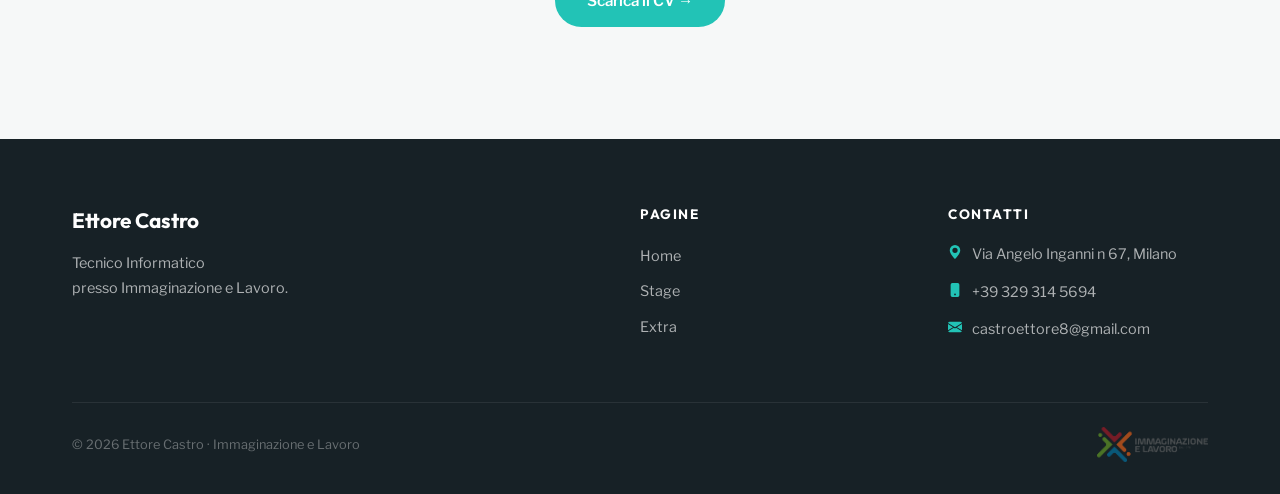
==== commit e3fbb165: "." ====
--- a/index.html
+++ b/index.html
@@ -188,24 +188,27 @@
 
                  <div class="passion-card reveal reveal-delay-3">
                     <div class="passion-card-img">
-                        <img src="" alt="Passione 3">
+                        <img src="./img/gioielli.jpg" alt="Passione 3">
                     </div>
                     <div class="passion-card-body">
                         <span class="passion-card-tag">Accessori</span>
-                        <h3>Anelli, Bracialetti e collane</h3>
-                        <p>
+                        <h3>Stile</h3>
+                        <p>I gioielli son i miei accessori preferiti, adoro metterli perché ormai son una parte di me, 
+                            fanno vedere proprio come sono attraverso quello che indosso ed senza gli accessori non mi sentirei più completo
                         </p>
                     </div>
                 </div>
 
                  <div class="passion-card reveal reveal-delay-3">
                     <div class="passion-card-img">
-                        <img src="" alt="Passione 3">
+                        <img src="./img/Family.jpg" alt="Passione 3">
                     </div>
                     <div class="passion-card-body">
                         <span class="passion-card-tag">Home</span>
-                        <h3>Amici</h3>
-                        <p>
+                        <h3>Friends</h3>
+                        <p>Ho conosciuto persone fantastiche che ci son state per me ed grazie a loro o una marea di ricordi
+                            che son stra felice di averli insieme a loro perché e come se fosse una seconda famiglia che mi 
+                            son construito, son la mia casa, la mia pace, la mia felicità
                         </p>
                     </div>
                 </div>
@@ -317,7 +320,7 @@
             </div>
 
             <div style="text-align: center; margin-top: 2rem;" class="reveal">
-                <a href="./document/CV 4 anno.pdf" target="_blank" class="btn-primary-custom">Scarica il CV →</a>
+                <a href="./document/CV.pdf" target="_blank" class="btn-primary-custom">Scarica il CV →</a>
             </div>
         </div>
     </section>
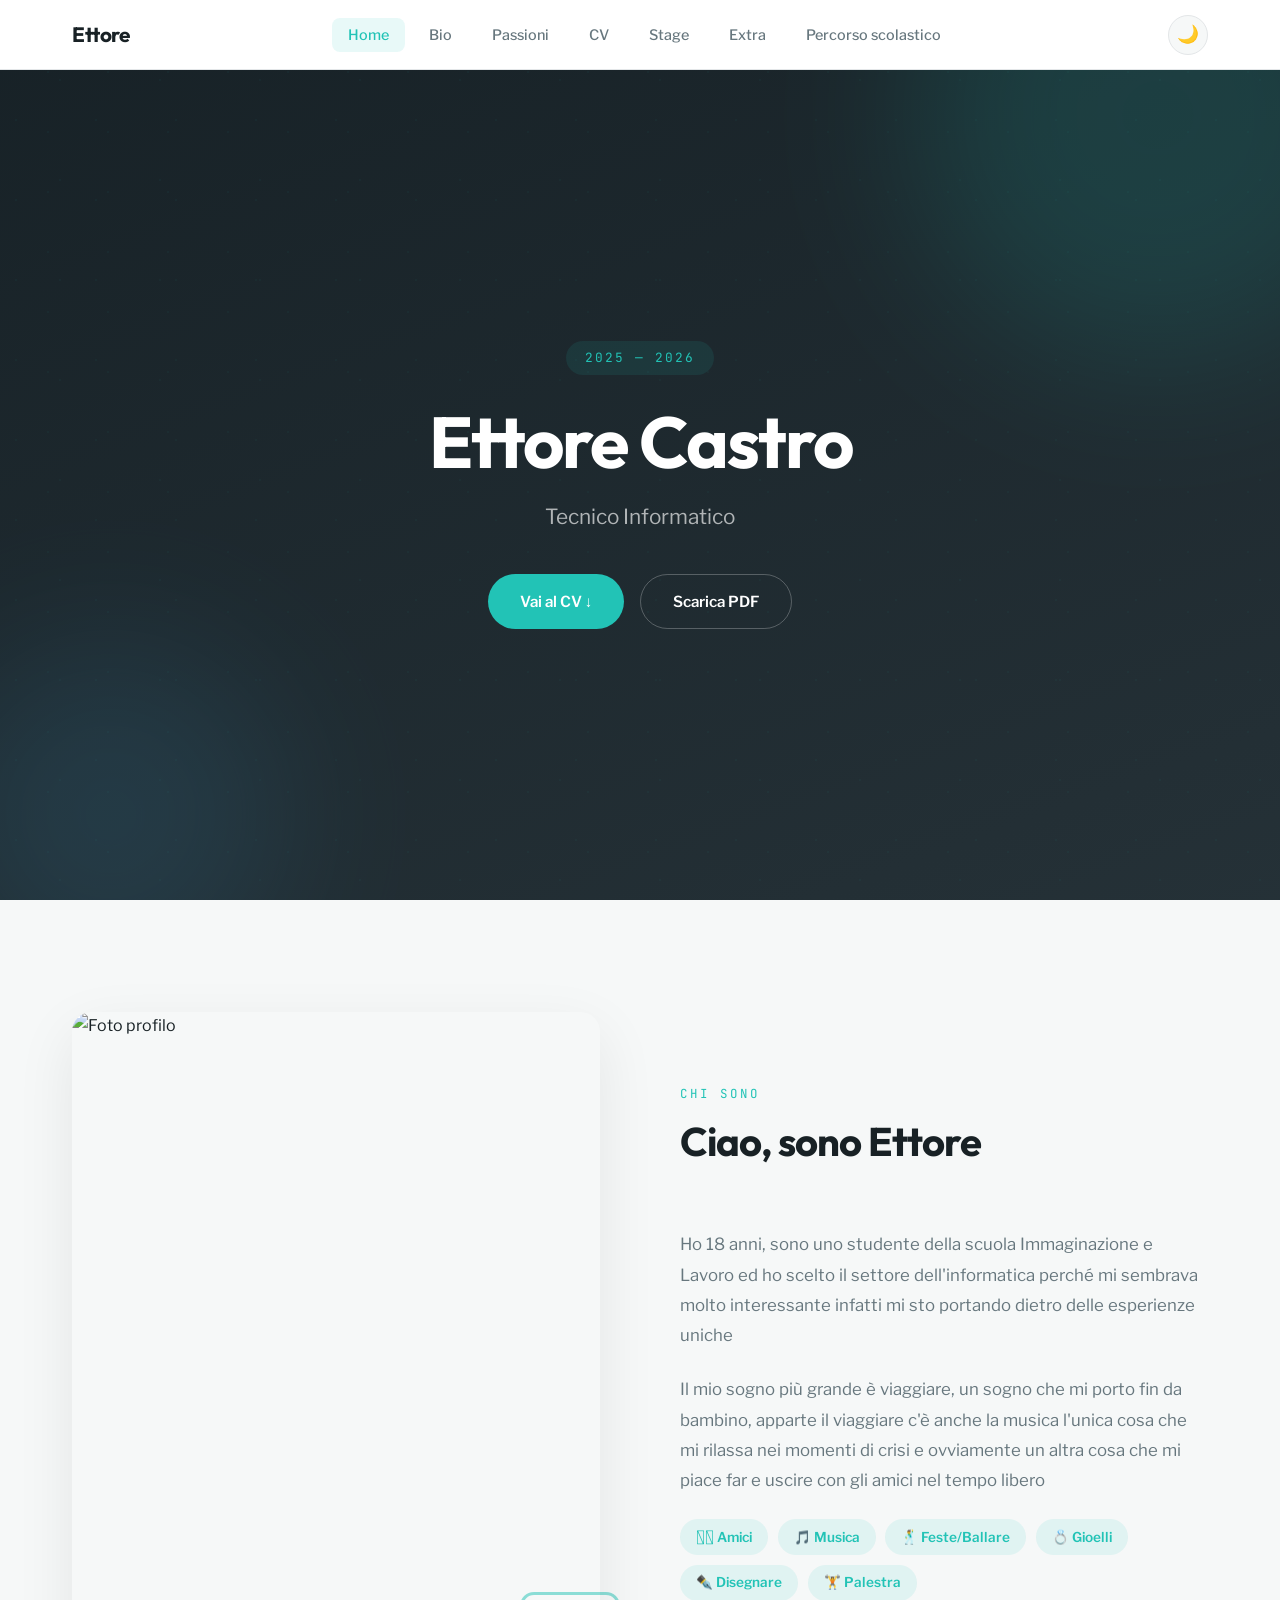
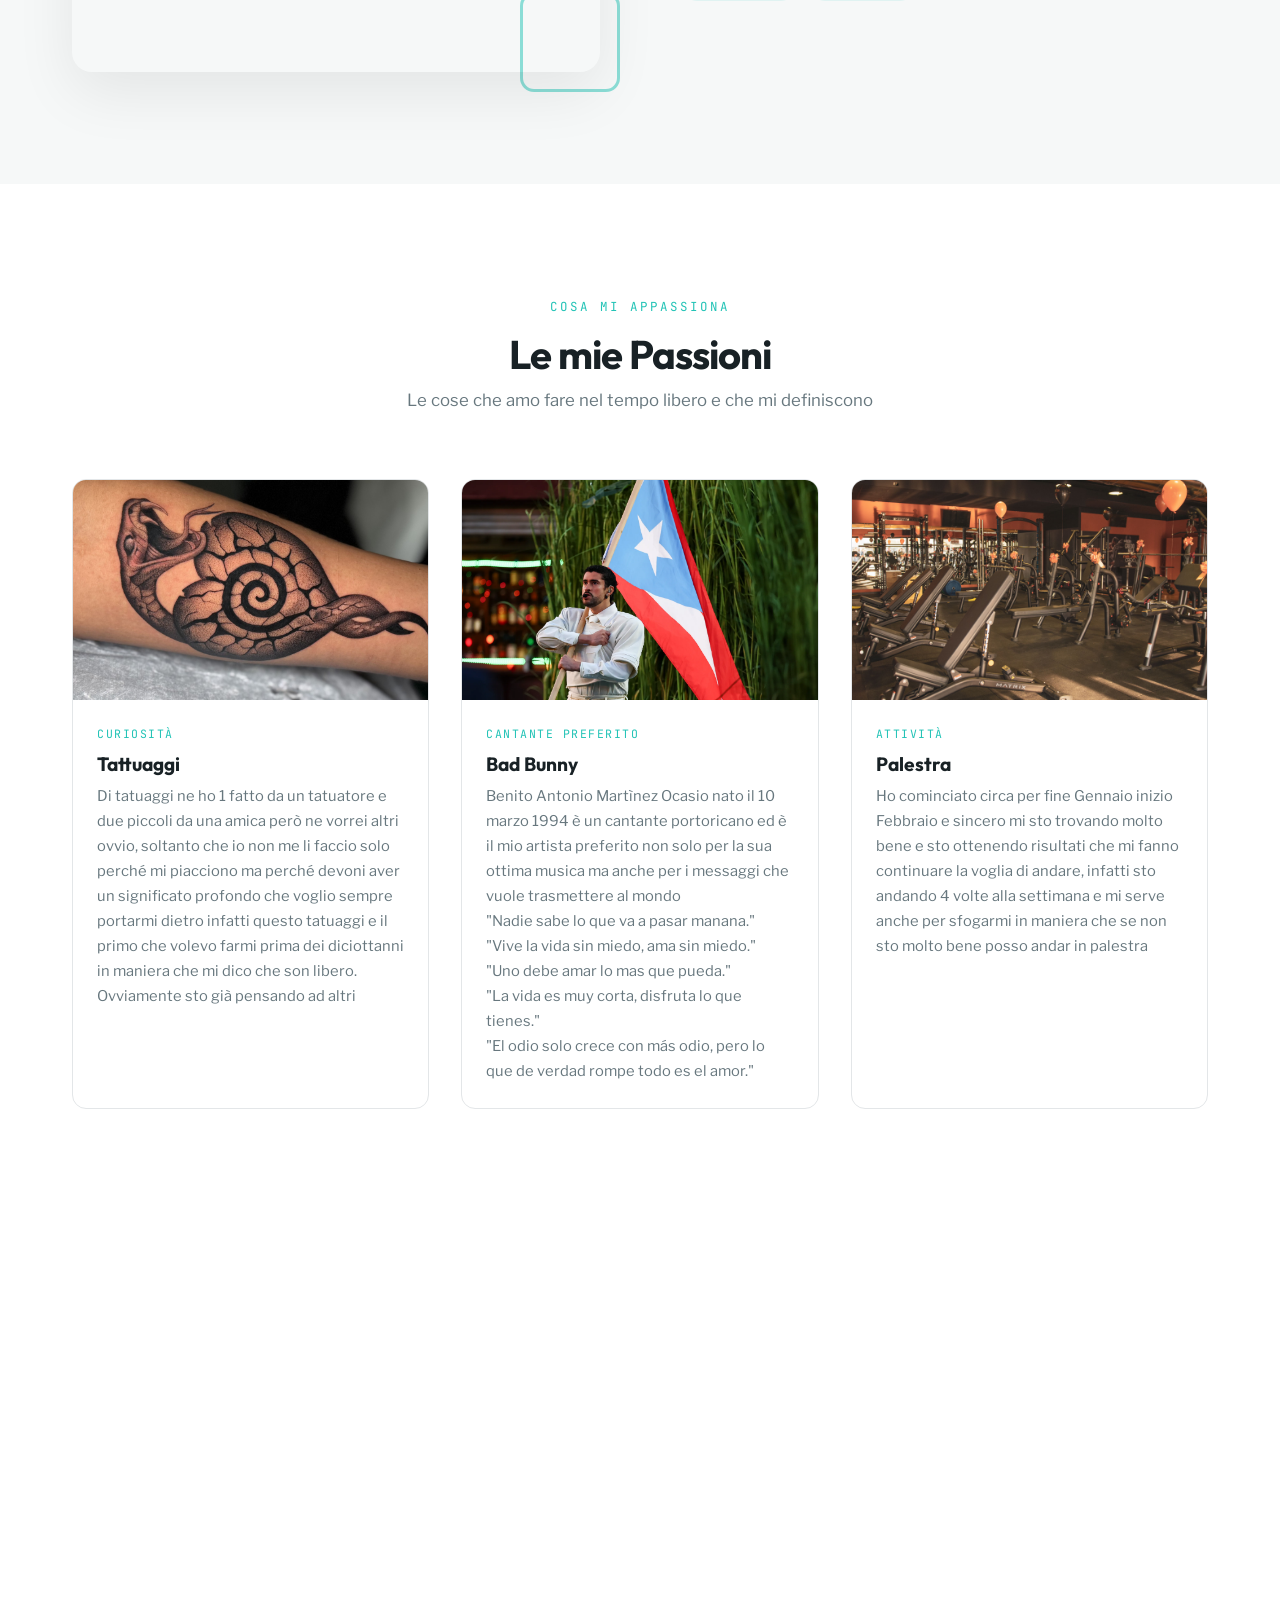
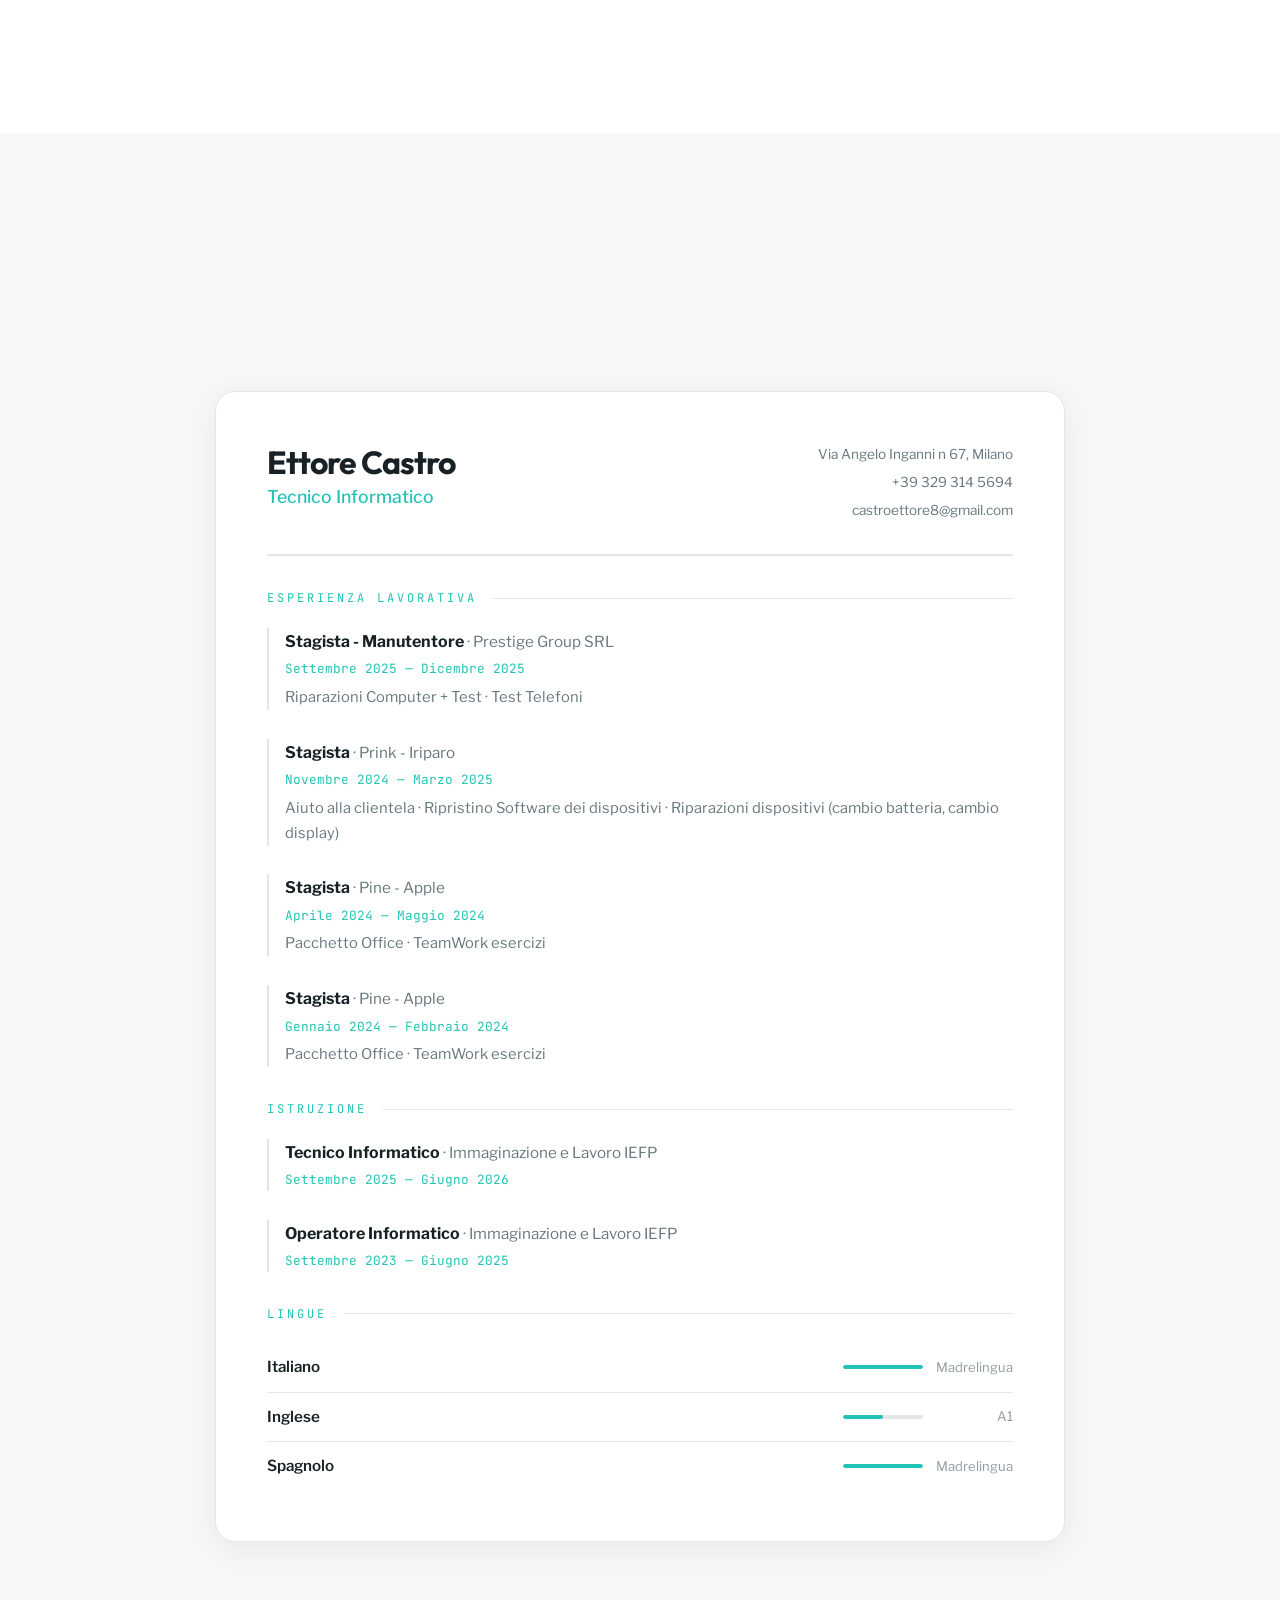
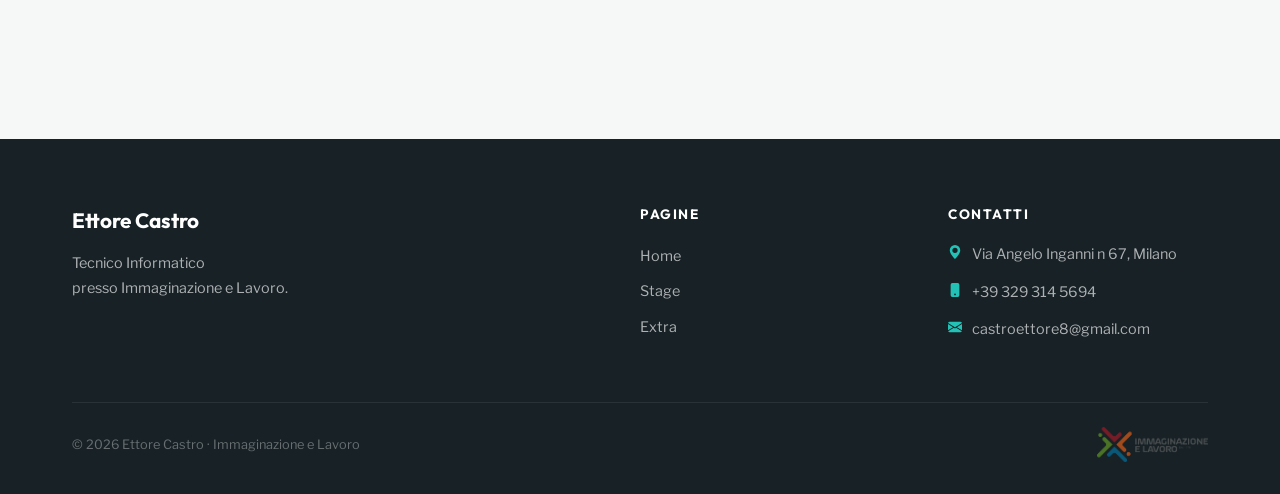
==== commit cda08a47: "." ====
--- a/index.html
+++ b/index.html
@@ -43,6 +43,7 @@
                 <li><a href="#cv">CV</a></li>
                 <li><a href="./stage.html">Stage</a></li>
                 <li><a href="./extra.html">Extra</a></li>
+                <li><a href="./percorso.html">Percorso scolastico</a></li>
             </ul>
 
             <button class="theme-toggle" id="themeToggle" aria-label="Cambia tema">🌙</button>
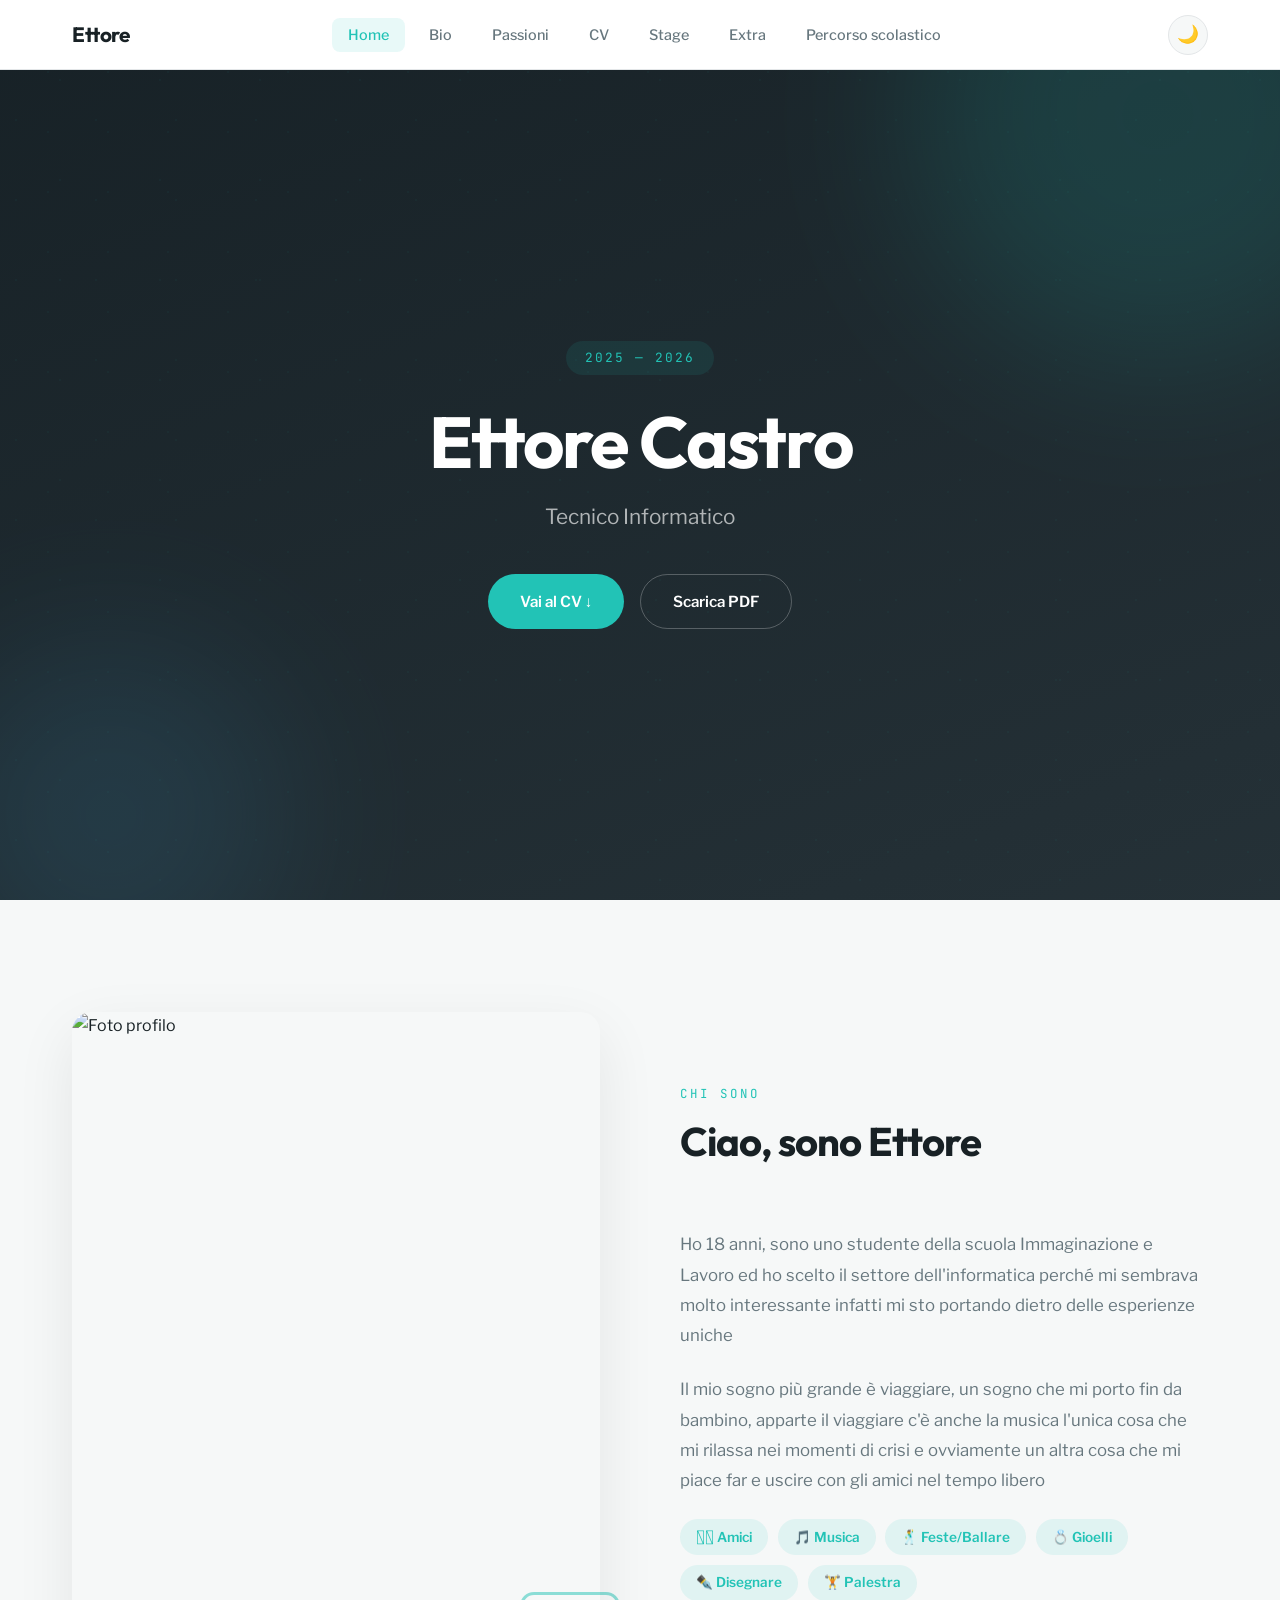
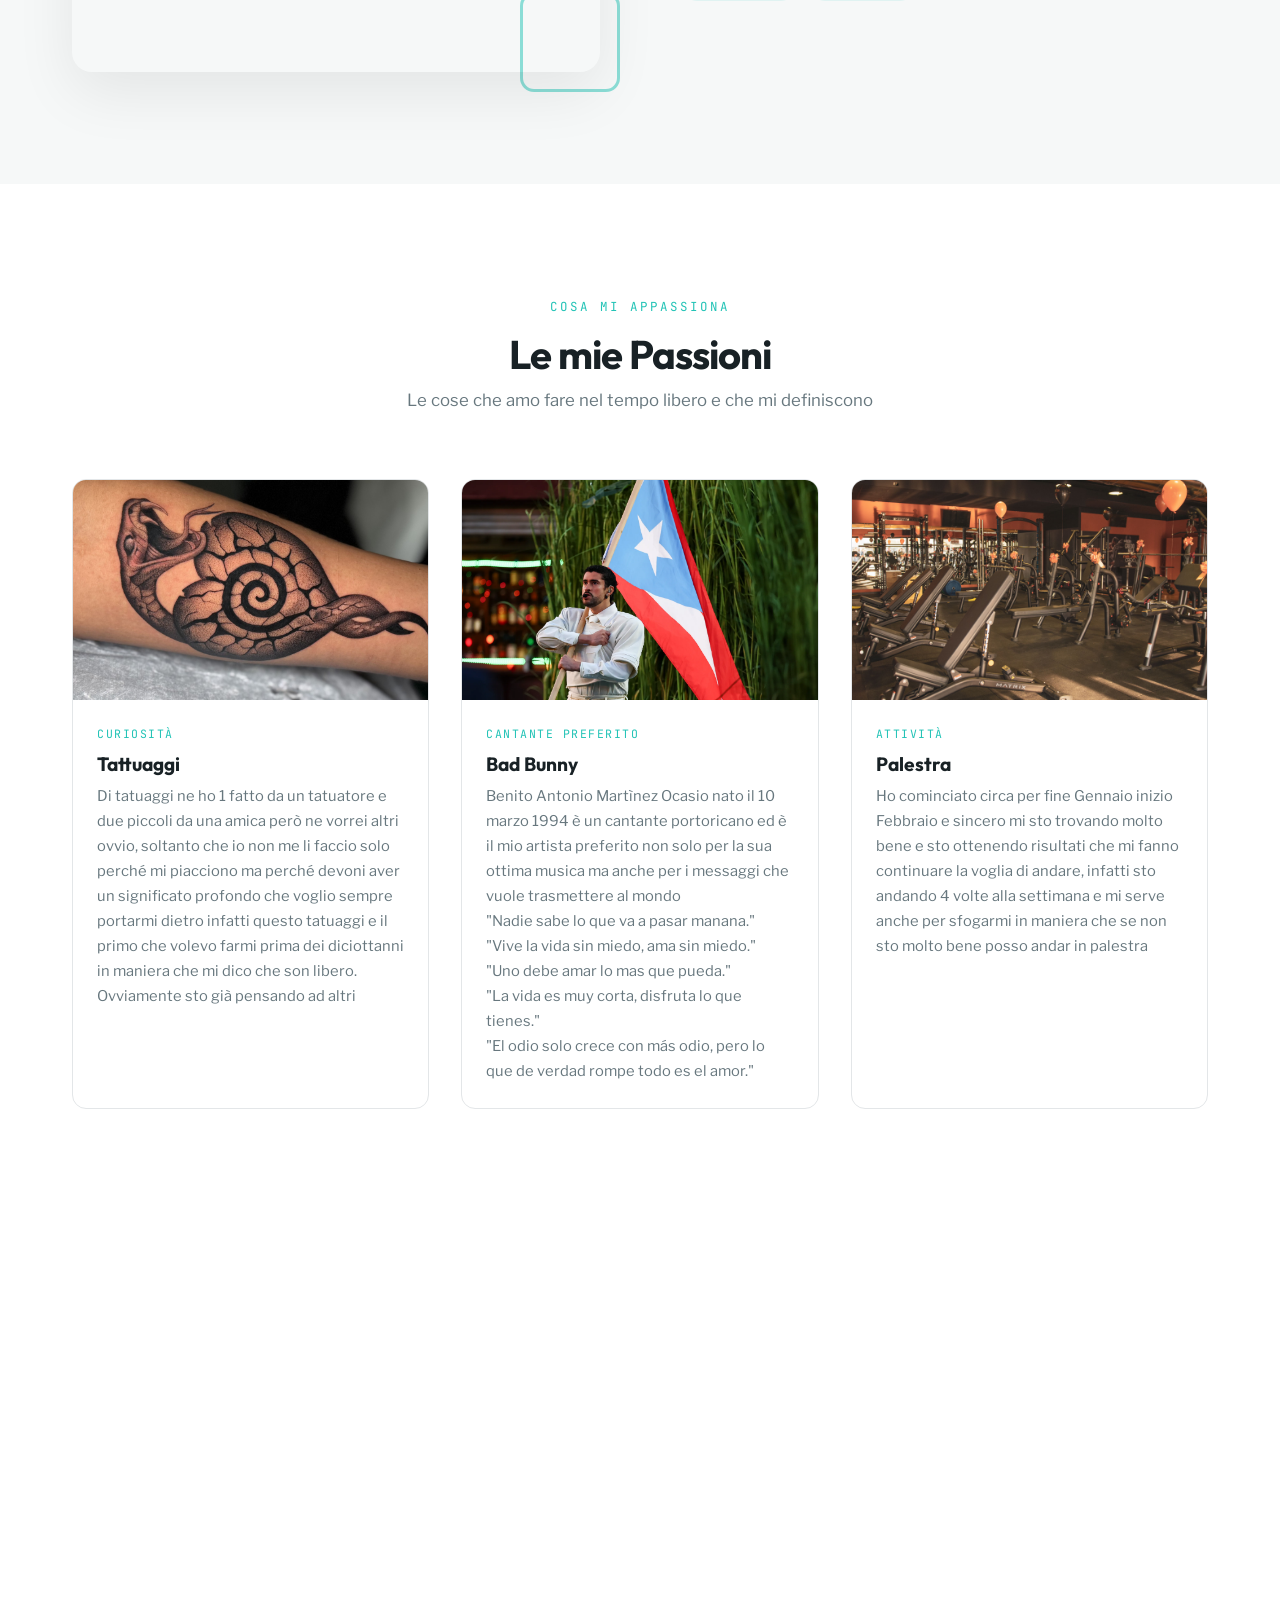
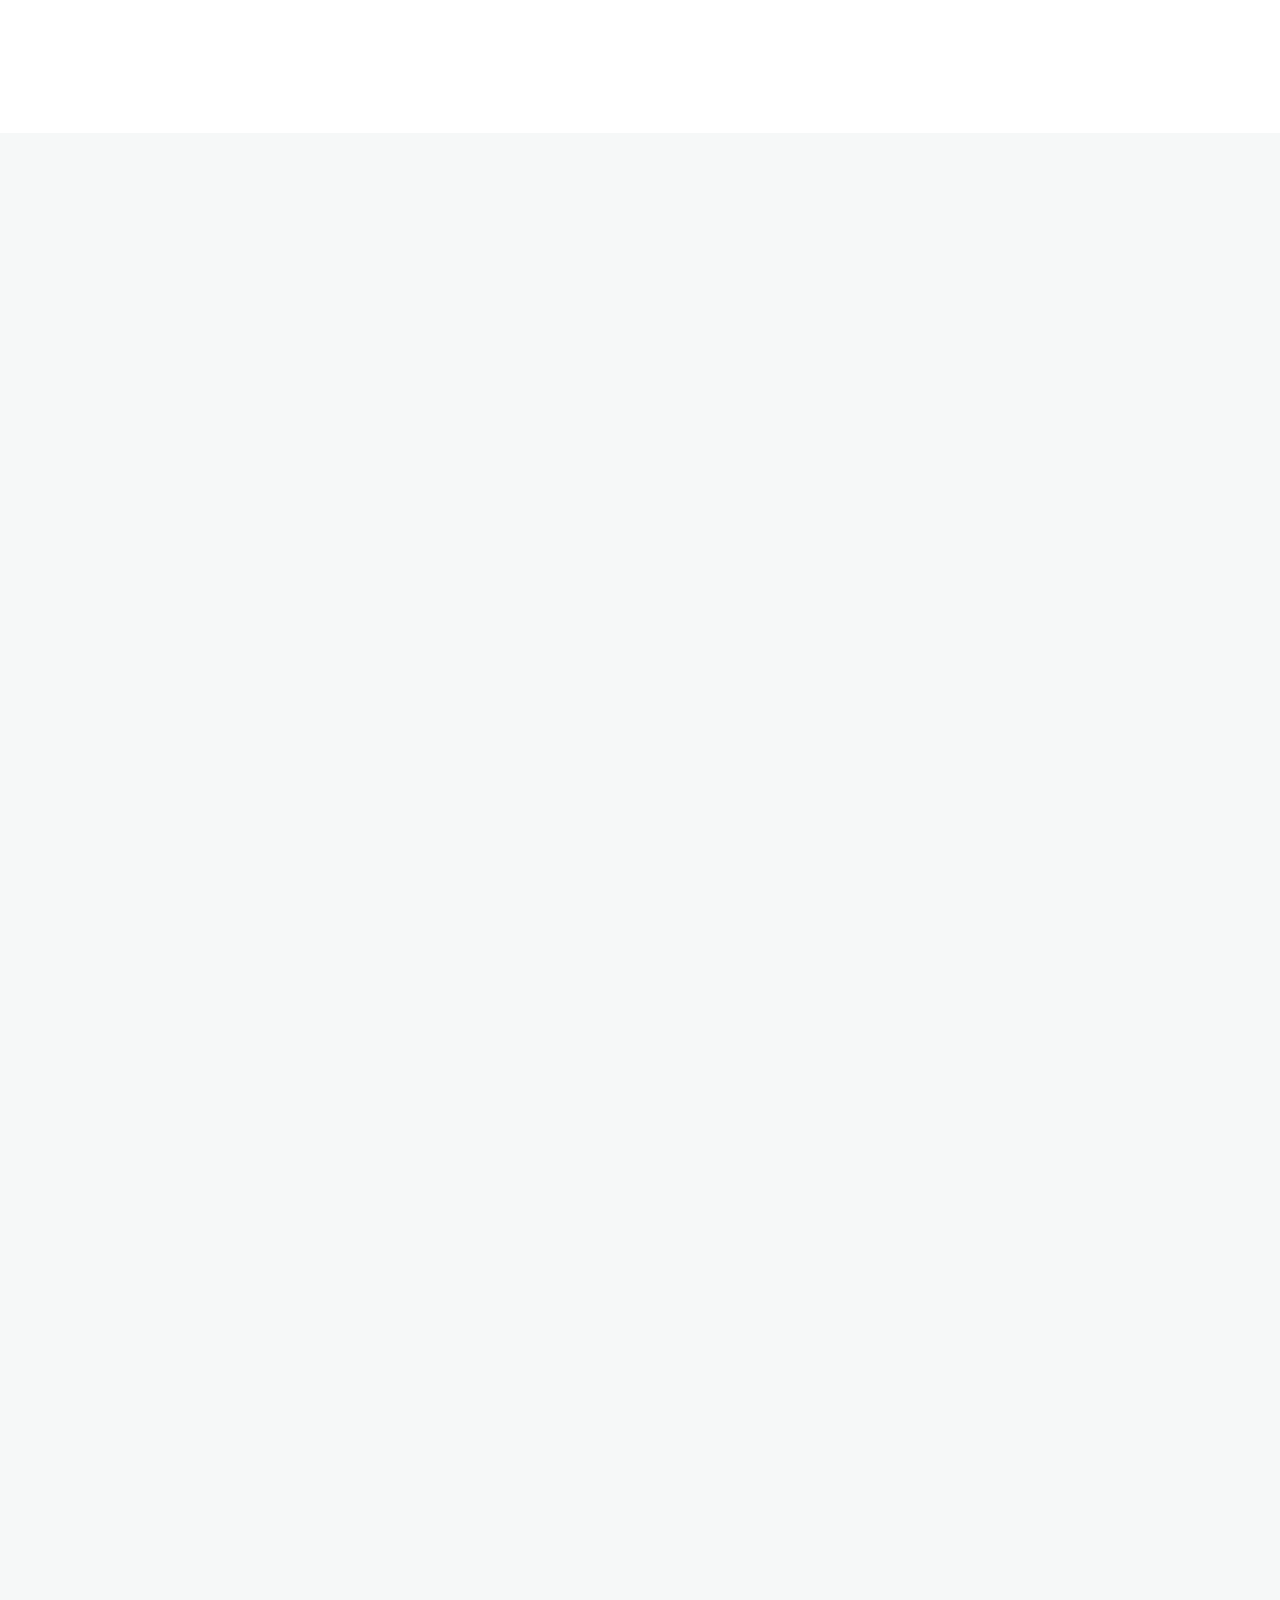
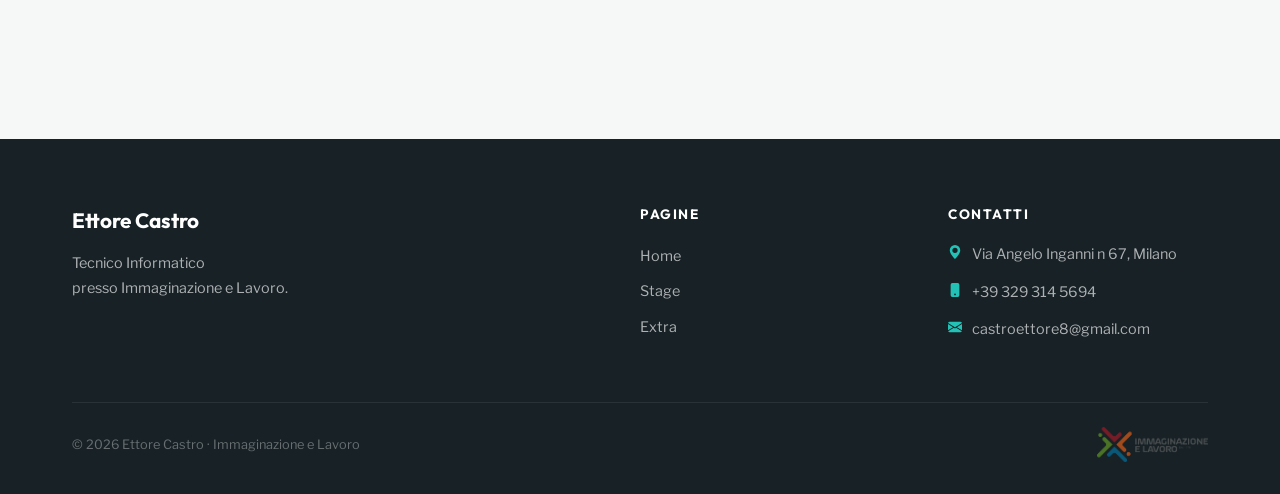
==== commit 98516618: "." ====
--- a/index.html
+++ b/index.html
@@ -63,7 +63,7 @@
             <p class="hero-sub reveal reveal-delay-2">Tecnico Informatico</p>
             <div class="hero-cta reveal reveal-delay-3">
                 <a href="#cv" class="btn-primary-custom">Vai al CV ↓</a>
-                <a href="./doc/Cv.pdf" target="_blank" class="btn-outline-custom">Scarica PDF</a>
+                <a href="./document/CV.pdf" target="_blank" class="btn-outline-custom">Scarica PDF</a>
             </div>
         </div>
     </section>
--- a/style.css
+++ b/style.css
@@ -1241,3 +1241,31 @@
         grid-template-columns: repeat(2, 1fr);
     }
 }
+
+
+.disegni {
+    display: flex;
+    align-items: center;
+}
+
+.immagine-disegni, .testo-disegni {
+    width: 70%;
+}
+
+.immagine-disegni {
+    padding-right: 100px;
+}
+
+.sez-video {
+    display: flex;
+    flex-direction: column;
+    align-items: center;
+}
+
+.strada-flex {
+    display: flex;
+}
+
+.strada-img {
+    width: 50%;
+}
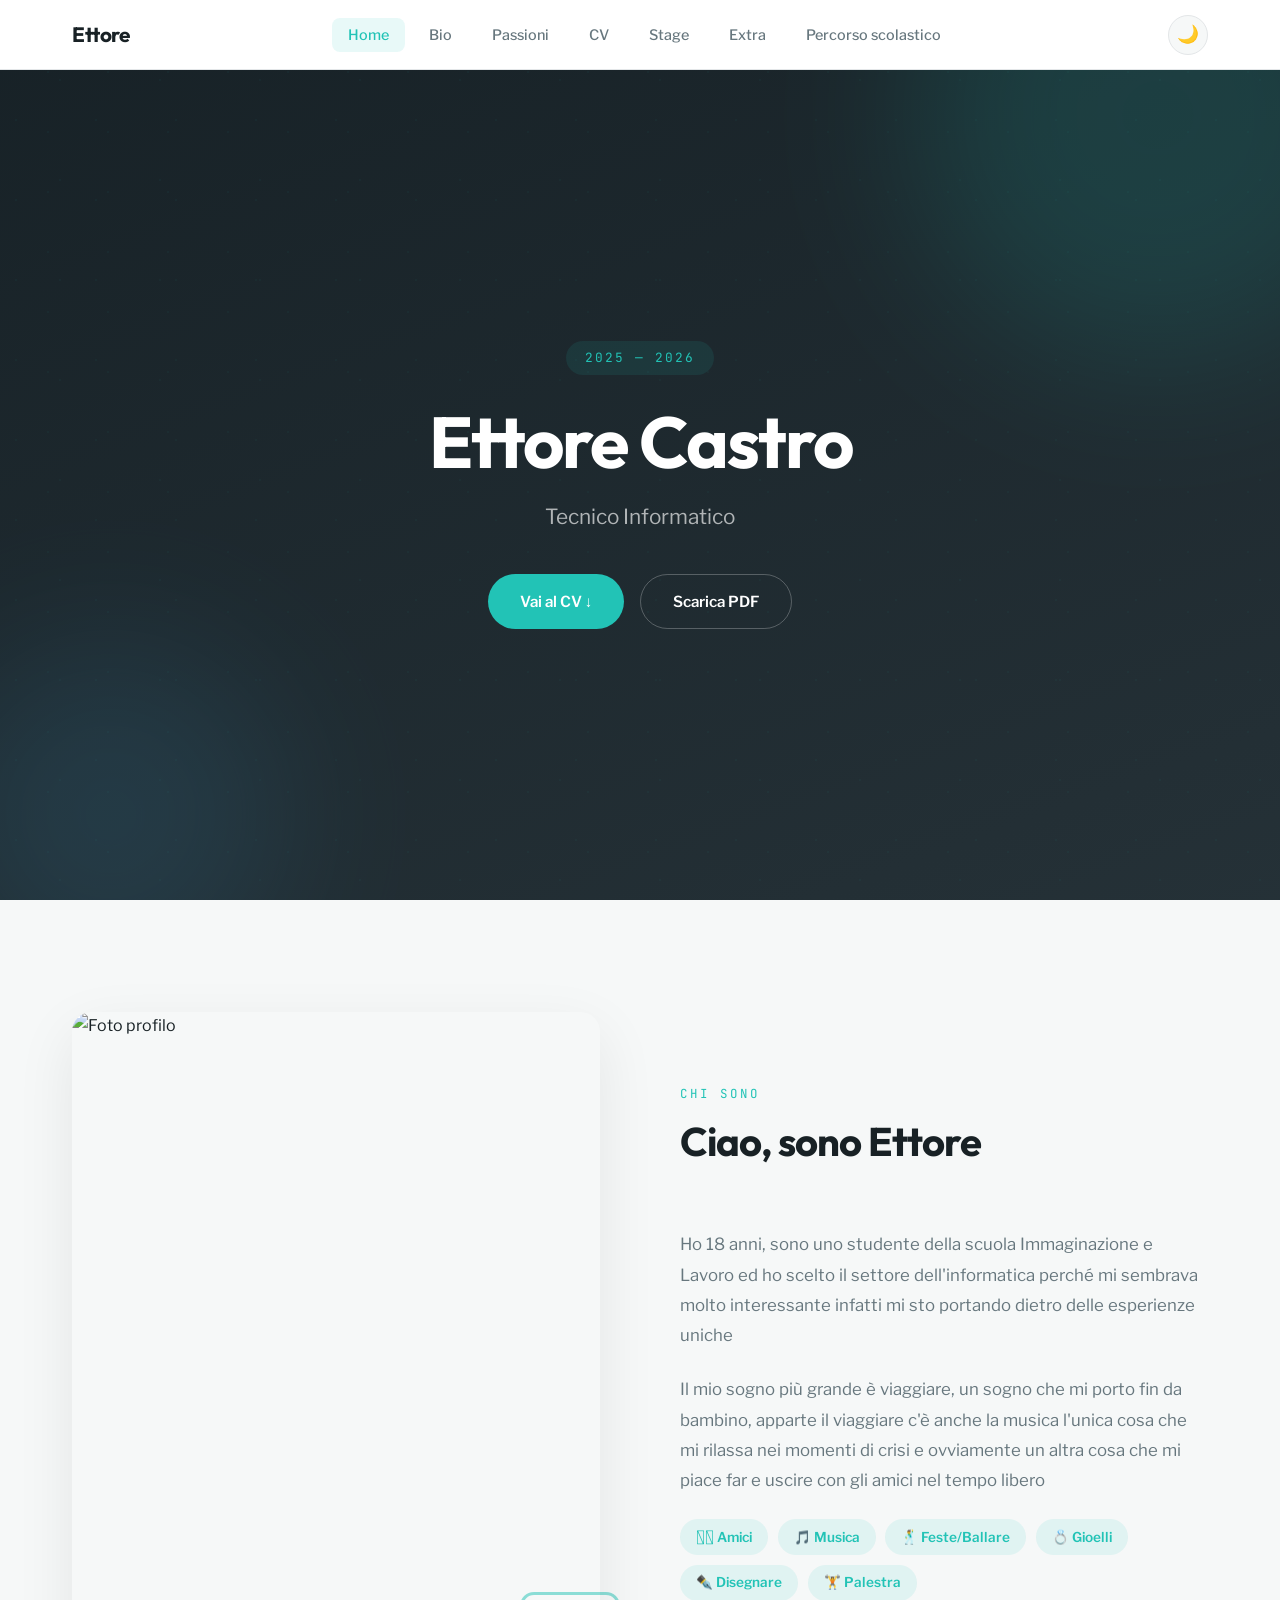
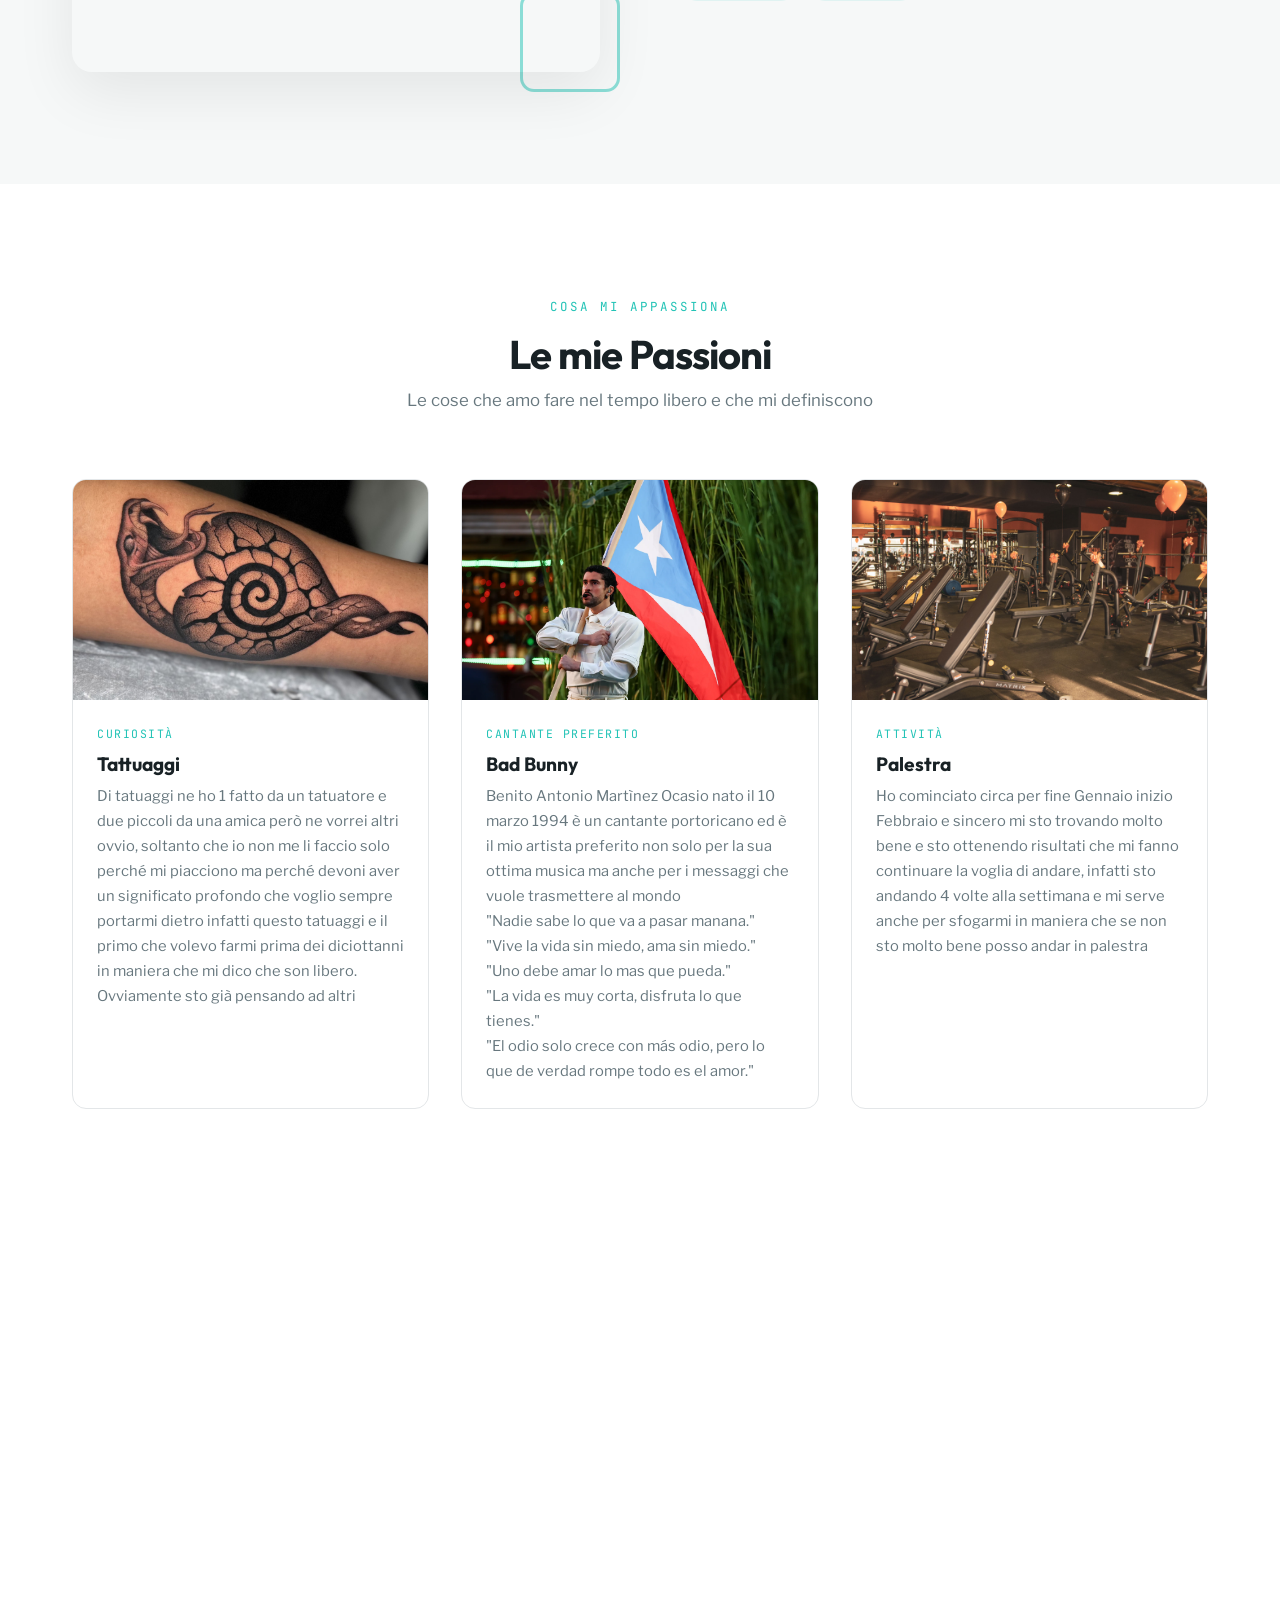
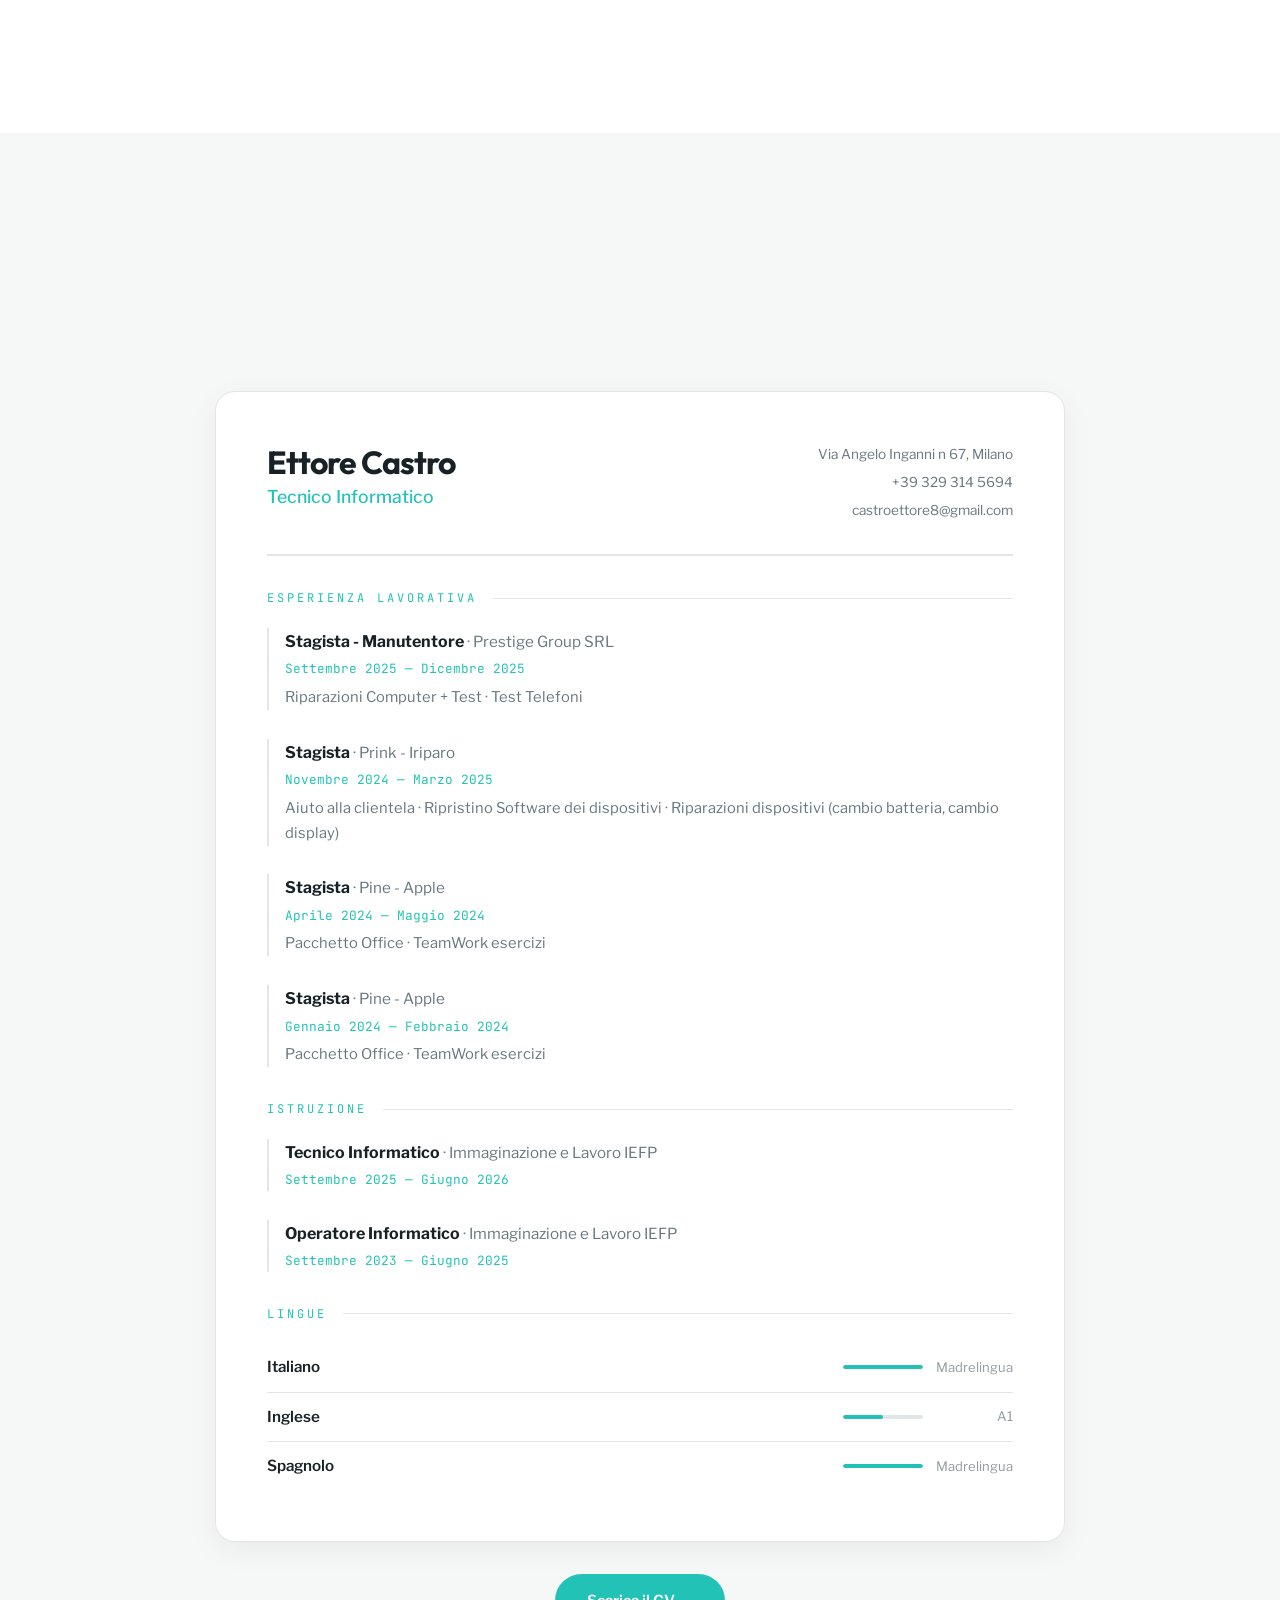
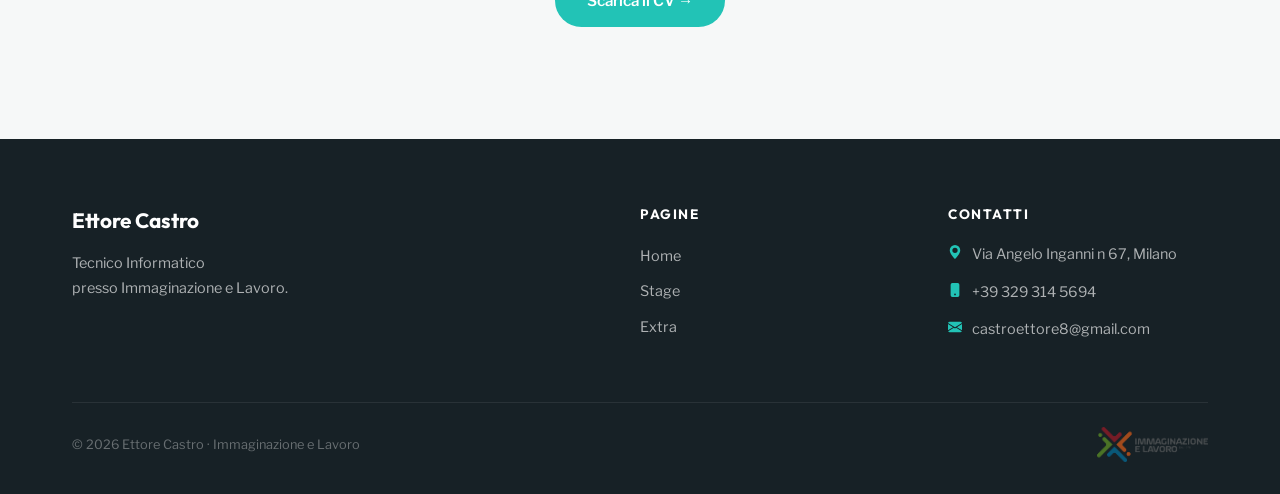
==== commit fd09fa0d: "." ====
--- a/index.html
+++ b/index.html
@@ -75,7 +75,7 @@
                 <div class="bio-image reveal-left">
                     <div class="bio-image-frame">
                         <!-- MODIFICA: sostituisci con la tua foto (./img/foto.jpg) -->
-                        <img src="https://placehold.co/500x625/1a1a2e/e94560?text=La+tua+foto" alt="Foto profilo">
+                        <img src="./img/Foto mia per l'esame.jpg" alt="Foto profilo">
                     </div>
                 </div>
                 <div class="bio-text-area reveal-right">
